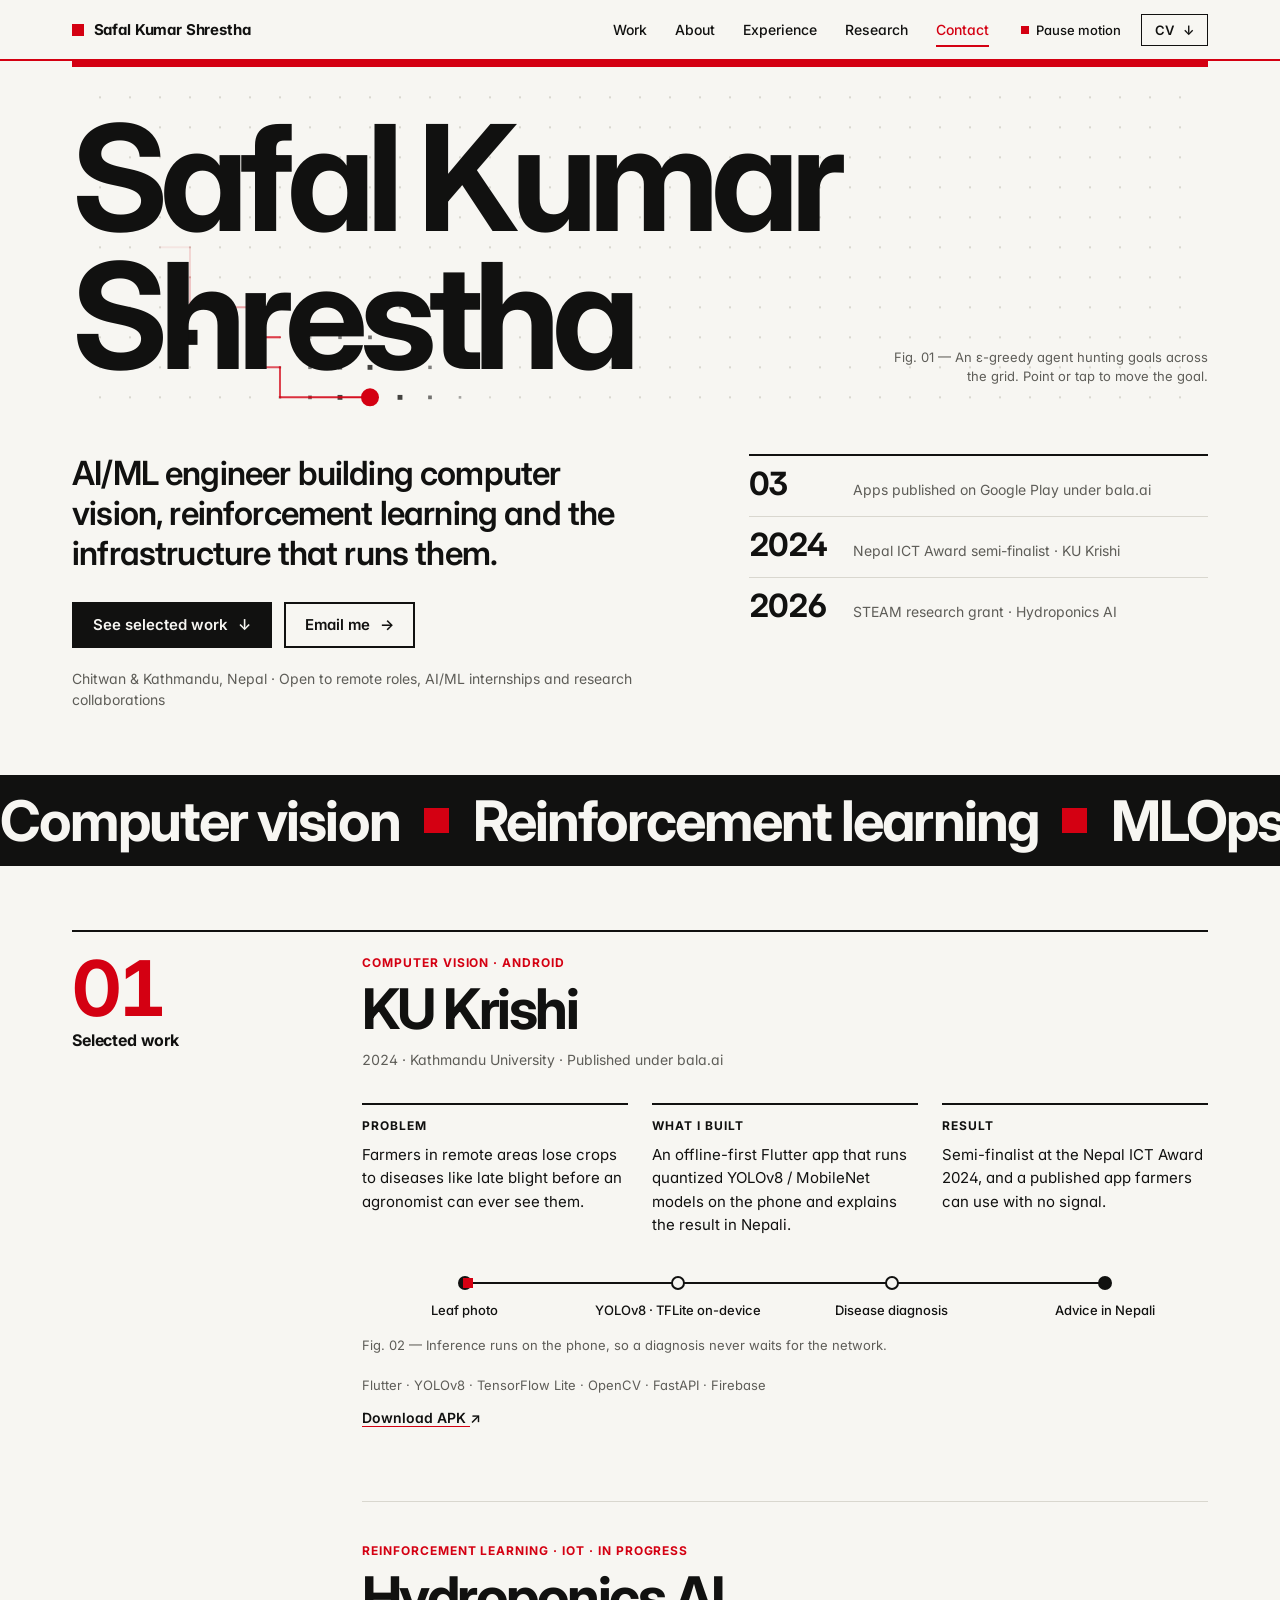
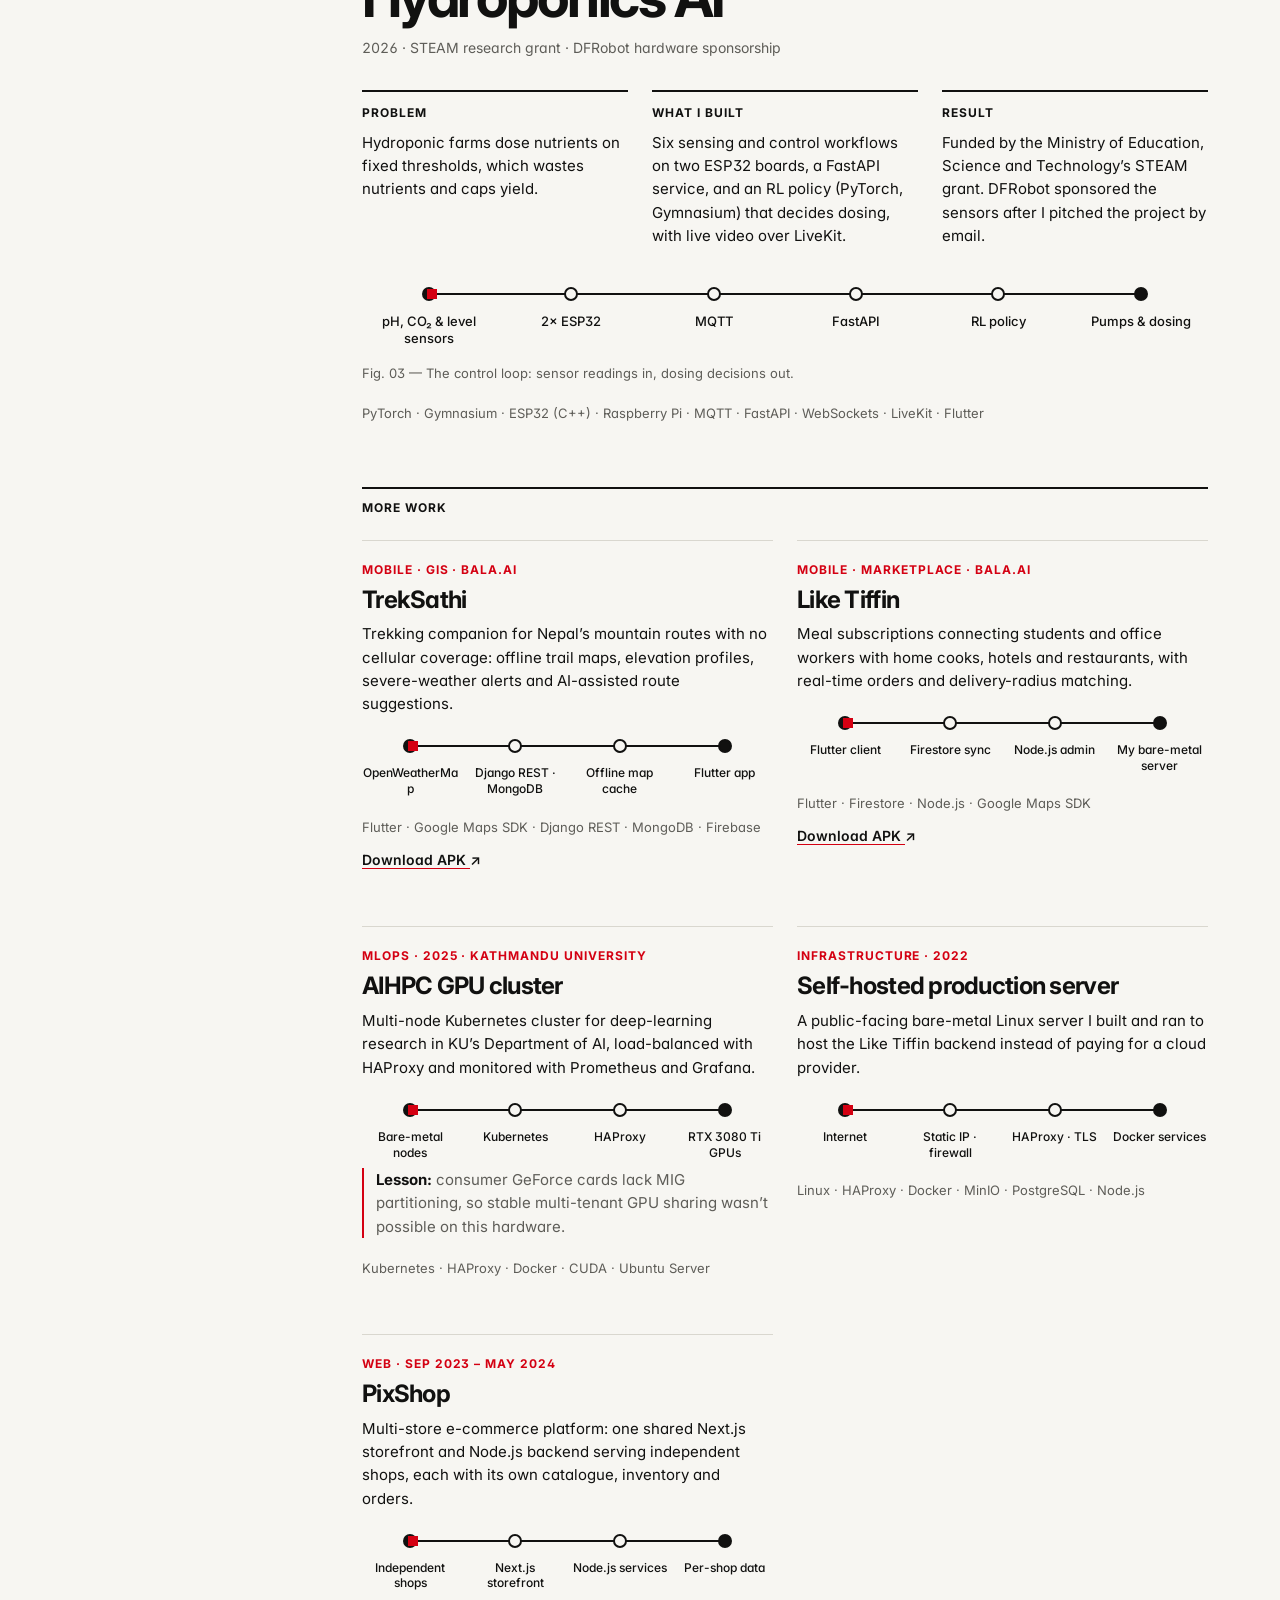
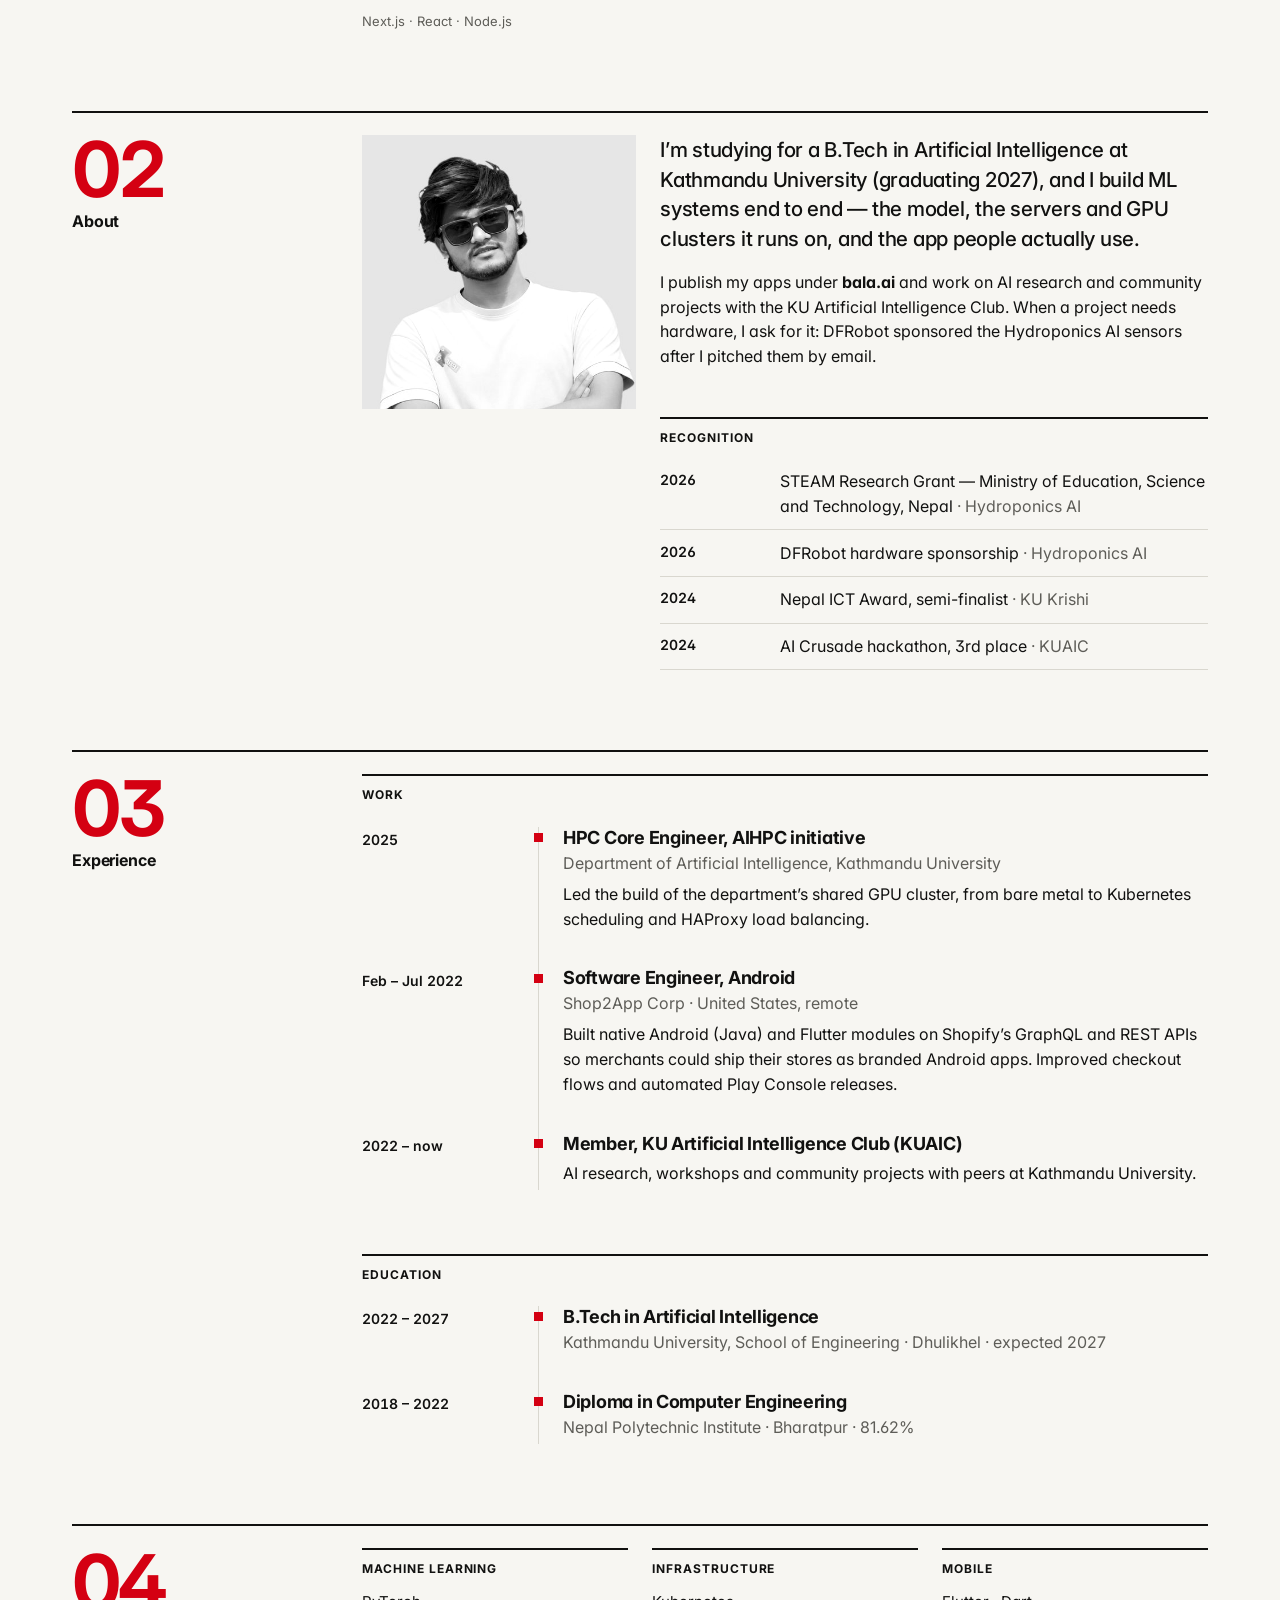
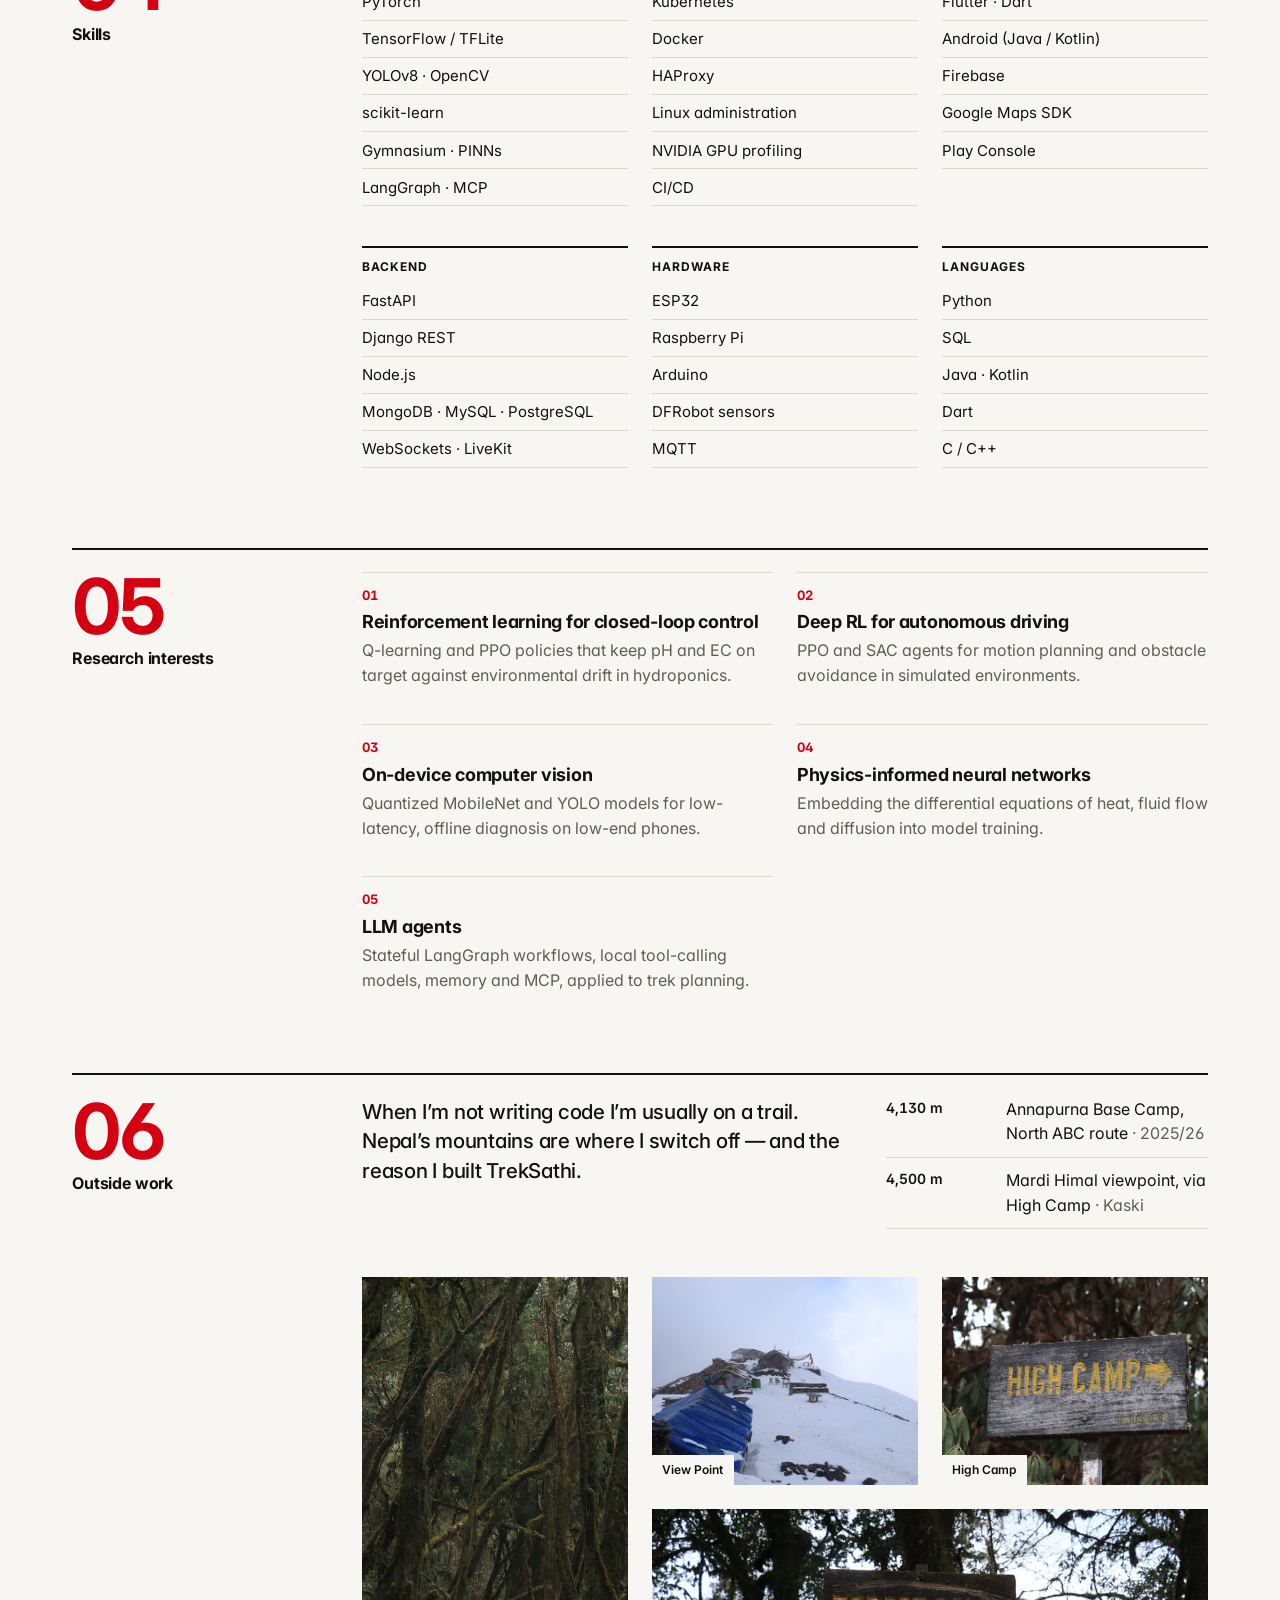
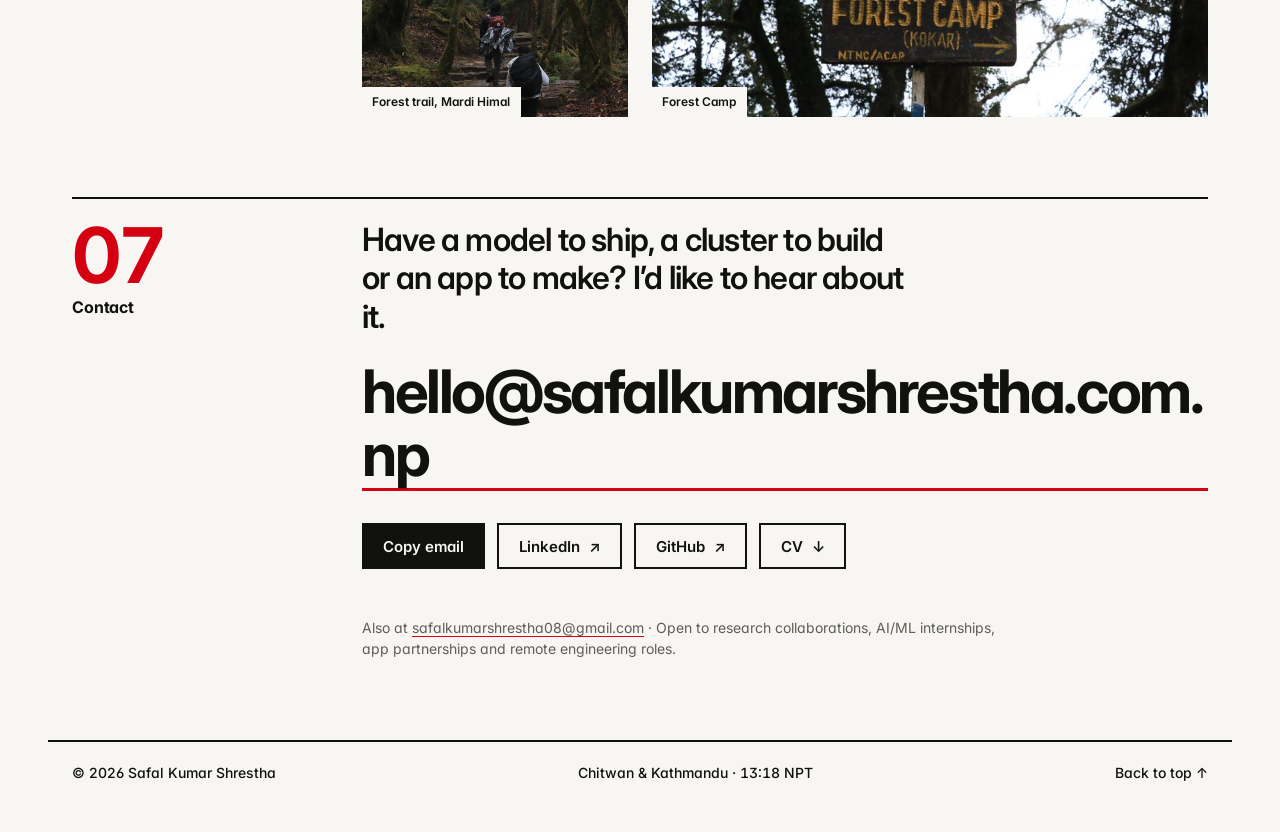
==== index.html @ 065991f4 "Updated" ====
<!DOCTYPE html>
<html lang="en" prefix="og: https://ogp.me/ns#">
<head>
  <meta charset="UTF-8">
  <meta name="viewport" content="width=device-width, initial-scale=1.0">
  <title>Safal Kumar Shrestha — AI/ML Engineer &amp; MLOps Engineer, Kathmandu Nepal</title>
  <link rel="icon" type="image/svg+xml" href="/static/img/favicon.svg">
  <link rel="apple-touch-icon" href="/static/img/web/safal-480.jpg">
  <meta name="description" content="Safal Kumar Shrestha is a B.Tech AI student at Kathmandu University and AI/ML Engineer. Creator of KU Krishi (Nepal ICT Award Semi-Finalist), Hydroponics AI (STEAM Grant, DFRobot hardware sponsored), TrekSathi and Tiffin — 3 apps published on Google Play under bala.ai. MLOps experience with Kubernetes, HAProxy, and self-hosted bare-metal infrastructure.">
  <meta name="keywords" content="Safal Kumar Shrestha, Safal Shrestha, AI/ML Engineer, Nepal, Kathmandu University AI, KU Krishi, TrekSathi app, Tiffin, Hydroponics AI, bala.ai, Flutter developer Nepal, machine learning Nepal, KUAIC, ICT Award Nepal, STEAM Grant Nepal, DFRobot, Android developer Kathmandu, computer vision Nepal, B.Tech Artificial Intelligence, AIHPC, Kubernetes, HAProxy, bare-metal server, RTX 3080Ti, GPU clustering, MLOps, self-hosted server">
  <meta name="author" content="Safal Kumar Shrestha">
  <meta name="robots" content="index, follow, max-snippet:-1, max-image-preview:large, max-video-preview:-1">
  <meta name="theme-color" content="#f7f6f2" media="(prefers-color-scheme: light)">
  <meta name="theme-color" content="#0f0f0e" media="(prefers-color-scheme: dark)">
  <meta name="color-scheme" content="light dark">
  <meta name="geo.region" content="NP-BA">
  <meta name="geo.placename" content="Chitwan">
  <meta name="geo.position" content="27.67;84.43">
  <meta name="ICBM" content="27.67, 84.43">

  <link rel="canonical" href="https://www.safalkumarshrestha.com.np/">
  <link rel="sitemap" type="application/xml" title="Sitemap" href="/sitemap.xml">

  <meta property="og:type" content="profile">
  <meta property="og:title" content="Safal Kumar Shrestha — AI/ML Engineer &amp; MLOps Engineer, Kathmandu">
  <meta property="og:description" content="B.Tech AI at Kathmandu University. Builder of KU Krishi (Nepal ICT Award Semi-Finalist), Hydroponics AI (STEAM Grant funded, DFRobot hardware sponsored), AIHPC cluster, and self-hosted cloud infrastructure. 3 apps published on Google Play under bala.ai.">
  <meta property="og:url" content="https://www.safalkumarshrestha.com.np/">
  <meta property="og:site_name" content="Safal Kumar Shrestha">
  <meta property="og:locale" content="en_US">
  <meta property="og:image" content="https://www.safalkumarshrestha.com.np/static/img/web/safal-480.jpg">
  <meta property="og:image:width" content="480">
  <meta property="og:image:height" content="480">
  <meta property="og:image:alt" content="Portrait of Safal Kumar Shrestha">
  <meta property="profile:first_name" content="Safal Kumar">
  <meta property="profile:last_name" content="Shrestha">

  <meta name="twitter:card" content="summary">
  <meta name="twitter:title" content="Safal Kumar Shrestha — AI/ML Engineer, Chitwan Nepal">
  <meta name="twitter:description" content="B.Tech AI at Kathmandu University. KU Krishi (ICT Award Semi-Finalist), Hydroponics AI (STEAM Grant, DFRobot sponsored), AIHPC Kubernetes cluster, self-hosted server infrastructure. 3 apps on Google Play · bala.ai">
  <meta name="twitter:image" content="https://www.safalkumarshrestha.com.np/static/img/web/safal-480.jpg">
  <meta name="twitter:image:alt" content="Portrait of Safal Kumar Shrestha">
  <meta name="google-site-verification" content="gBxnHzqnFvH74Yls8sp2xXUwVWkb8UrnXbEdp6Fs4no">

  <link rel="preconnect" href="https://fonts.googleapis.com">
  <link rel="preconnect" href="https://fonts.gstatic.com" crossorigin>
  <link rel="stylesheet" href="https://fonts.googleapis.com/css2?family=Inter:wght@400;500;600;700&display=swap">
  <link rel="stylesheet" href="static/index.css">
  <script>
    /* Motion on unless the visitor prefers reduced motion; an explicit choice from the motion button wins. */
    (function () {
      var saved = null;
      try { saved = localStorage.getItem('motion'); } catch (e) {}
      var on = saved ? saved === 'on' : !matchMedia('(prefers-reduced-motion: reduce)').matches;
      if (on) document.documentElement.classList.add('motion');
    })();
  </script>
  <script src="static/js/site.js" defer></script>

  <script type="application/ld+json">
  {
    "@context": "https://schema.org",
    "@graph": [
      {
        "@type": "ProfilePage",
        "@id": "https://www.safalkumarshrestha.com.np/#profilepage",
        "url": "https://www.safalkumarshrestha.com.np/",
        "name": "Safal Kumar Shrestha — AI/ML Engineer & MLOps Engineer, Kathmandu Nepal",
        "mainEntity": { "@id": "https://www.safalkumarshrestha.com.np/#person" }
      },
      {
        "@type": "Person",
        "@id": "https://www.safalkumarshrestha.com.np/#person",
        "name": "Safal Kumar Shrestha",
        "givenName": "Safal Kumar",
        "familyName": "Shrestha",
        "url": "https://www.safalkumarshrestha.com.np/",
        "image": "https://www.safalkumarshrestha.com.np/static/img/web/safal-480.jpg",
        "jobTitle": ["AI/ML Engineer", "Android Software Engineer", "MLOps Engineer"],
        "description": "B.Tech Artificial Intelligence student at Kathmandu University and indie Android app developer. Works on machine learning, computer vision, MLOps, Kubernetes, and Flutter applications.",
        "knowsAbout": [
          "Artificial Intelligence", "Machine Learning", "Deep Learning", "Reinforcement Learning",
          "Computer Vision", "Natural Language Processing", "AI Agents", "MLOps", "Kubernetes",
          "HAProxy", "Bare-Metal Server Architecture", "GPU Clustering", "Flutter",
          "Android Development", "IoT & Edge Computing", "LiveKit Video Streaming", "Django REST", "Node.js"
        ],
        "nationality": { "@type": "Country", "name": "Nepal" },
        "address": {
          "@type": "PostalAddress",
          "addressLocality": "Chitwan",
          "addressRegion": "Bagmati Province",
          "addressCountry": "NP"
        },
        "alumniOf": [
          { "@type": "CollegeOrUniversity", "@id": "https://ku.edu.np/#university", "name": "Kathmandu University", "url": "https://ku.edu.np" },
          { "@type": "EducationalOrganization", "name": "Nepal Polytechnic Institute", "location": "Bharatpur, Nepal" }
        ],
        "worksFor": [
          { "@type": "Organization", "@id": "https://www.safalkumarshrestha.com.np/#bala-ai", "name": "bala.ai" }
        ],
        "sponsor": { "@type": "Organization", "name": "DFRobot", "url": "https://www.dfrobot.com" },
        "award": [
          "Nepal ICT Award Semi-Finalist (2024) — KU Krishi App",
          "STEAM Research Grant Recipient (2026) — Hydroponics AI Project",
          "AI Crusade Hackathon 3rd Place (2024) — KUAIC"
        ],
        "sameAs": [
          "https://github.com/safalkumarshrestha",
          "https://www.linkedin.com/in/safalkumarshrestha/"
        ],
        "email": "mailto:hello@safalkumarshrestha.com.np"
      },
      {
        "@type": "WebSite",
        "@id": "https://www.safalkumarshrestha.com.np/#website",
        "url": "https://www.safalkumarshrestha.com.np/",
        "name": "Safal Kumar Shrestha",
        "publisher": { "@id": "https://www.safalkumarshrestha.com.np/#person" }
      },
      {
        "@type": "Organization",
        "@id": "https://www.safalkumarshrestha.com.np/#bala-ai",
        "name": "bala.ai",
        "description": "Independent software label by Safal Kumar Shrestha, publishing Android applications.",
        "founder": { "@id": "https://www.safalkumarshrestha.com.np/#person" }
      }
    ]
  }
  </script>
</head>
<body>
  <a href="#main" class="skip">Skip to content</a>

  <header class="site-header">
    <div class="wrap header-inner">
      <a href="#top" class="brand"><span class="brand-mark" aria-hidden="true"></span>Safal Kumar Shrestha</a>
      <nav class="nav" aria-label="Main">
        <ul>
          <li><a href="#projects">Work</a></li>
          <li><a href="#about">About</a></li>
          <li><a href="#experience">Experience</a></li>
          <li><a href="#research">Research</a></li>
          <li><a href="#contact">Contact</a></li>
        </ul>
      </nav>
      <div class="header-actions">
        <button type="button" class="motion-toggle" hidden>Pause motion</button>
        <a class="btn btn-sm" href="static/safal_cv.pdf">CV <span class="arrow arrow-down" aria-hidden="true">↓</span></a>
        <button type="button" class="menu-button" popovertarget="menu" aria-label="Open menu">Menu</button>
      </div>
    </div>
  </header>

  <div id="menu" class="menu" popover>
    <div class="wrap">
      <div class="menu-head">
        <span class="brand"><span class="brand-mark" aria-hidden="true"></span>Safal Kumar Shrestha</span>
        <button type="button" class="menu-button" popovertarget="menu" popovertargetaction="hide">Close</button>
      </div>
      <nav aria-label="Menu">
        <ol class="menu-links">
          <li><a href="#projects"><span>01</span>Work</a></li>
          <li><a href="#about"><span>02</span>About</a></li>
          <li><a href="#experience"><span>03</span>Experience</a></li>
          <li><a href="#skills"><span>04</span>Skills</a></li>
          <li><a href="#research"><span>05</span>Research</a></li>
          <li><a href="#trekking"><span>06</span>Outside work</a></li>
          <li><a href="#contact"><span>07</span>Contact</a></li>
        </ol>
      </nav>
      <div class="menu-foot">
        <a href="mailto:hello@safalkumarshrestha.com.np">hello@safalkumarshrestha.com.np</a>
        <a href="static/safal_cv.pdf">CV (PDF)</a>
        <button type="button" class="motion-toggle" hidden>Pause motion</button>
      </div>
    </div>
  </div>

  <main id="main" class="wrap">
    <section id="top" class="hero grid" aria-label="Introduction">
      <div class="masthead">
        <canvas class="field" aria-hidden="true"></canvas>
        <h1 aria-label="Safal Kumar Shrestha"><span class="line" aria-hidden="true"><span class="w"><span class="ch" style="--i:0">S</span><span class="ch" style="--i:1">a</span><span class="ch" style="--i:2">f</span><span class="ch" style="--i:3">a</span><span class="ch" style="--i:4">l</span></span> <span class="w"><span class="ch" style="--i:5">K</span><span class="ch" style="--i:6">u</span><span class="ch" style="--i:7">m</span><span class="ch" style="--i:8">a</span><span class="ch" style="--i:9">r</span></span></span> <span class="line" aria-hidden="true"><span class="w"><span class="ch" style="--i:10">S</span><span class="ch" style="--i:11">h</span><span class="ch" style="--i:12">r</span><span class="ch" style="--i:13">e</span><span class="ch" style="--i:14">s</span><span class="ch" style="--i:15">t</span><span class="ch" style="--i:16">h</span><span class="ch" style="--i:17">a</span></span></span></h1>
        <p class="fig" aria-hidden="true">Fig. 01 — An ε-greedy agent hunting goals across the grid. Point or tap to move the goal.</p>
      </div>

      <div class="pitch">
        <p class="role">AI/ML engineer building computer vision, reinforcement learning and the infrastructure that runs them.</p>
        <div class="cta">
          <a class="btn btn-primary" href="#projects">See selected work <span class="arrow arrow-down" aria-hidden="true">↓</span></a>
          <a class="btn" href="mailto:hello@safalkumarshrestha.com.np">Email me <span class="arrow" aria-hidden="true">→</span></a>
        </div>
        <p class="where">Chitwan &amp; Kathmandu, Nepal · Open to remote roles, AI/ML internships and research collaborations</p>
      </div>

      <ul class="proof" aria-label="Highlights">
        <li><span class="proof-num"><span>03</span></span><span class="proof-label">Apps published on Google Play under bala.ai</span></li>
        <li><span class="proof-num"><span>2024</span></span><span class="proof-label">Nepal ICT Award semi-finalist · KU Krishi</span></li>
        <li><span class="proof-num"><span>2026</span></span><span class="proof-label">STEAM research grant · Hydroponics AI</span></li>
      </ul>
    </section>

    <div class="marquee" aria-hidden="true"><div class="marquee-track"><span>Computer vision</span><span>Reinforcement learning</span><span>MLOps</span><span>Edge AI</span><span>GPU clusters</span><span>Android &amp; Flutter</span><span>IoT</span><span>Computer vision</span><span>Reinforcement learning</span><span>MLOps</span><span>Edge AI</span><span>GPU clusters</span><span>Android &amp; Flutter</span><span>IoT</span></div></div>

    <section id="projects" class="section grid" aria-labelledby="projects-h">
      <h2 id="projects-h"><span class="num"><span>01</span></span> Selected work</h2>
      <div>
        <article class="case">
          <p class="kicker">Computer vision · Android</p>
          <h3>KU Krishi</h3>
          <p class="meta">2024 · Kathmandu University · Published under bala.ai</p>
          <dl class="pbr">
            <div><dt>Problem</dt><dd>Farmers in remote areas lose crops to diseases like late blight before an agronomist can ever see them.</dd></div>
            <div><dt>What I built</dt><dd>An offline-first Flutter app that runs quantized YOLOv8 / MobileNet models on the phone and explains the result in Nepali.</dd></div>
            <div><dt>Result</dt><dd>Semi-finalist at the Nepal ICT Award 2024, and a published app farmers can use with no signal.</dd></div>
          </dl>
          <figure class="flow-fig">
            <ol class="flow" style="--n:4" aria-label="How KU Krishi works">
              <li>Leaf photo</li><li>YOLOv8 · TFLite on-device</li><li>Disease diagnosis</li><li>Advice in Nepali</li>
            </ol>
            <figcaption>Fig. 02 — Inference runs on the phone, so a diagnosis never waits for the network.</figcaption>
          </figure>
          <p class="stack">Flutter · YOLOv8 · TensorFlow Lite · OpenCV · FastAPI · Firebase</p>
          <ul class="links">
            <li><a href="https://apkpure.com/late-blight-%E0%A4%A1%E0%A4%A2%E0%A5%81%E0%A4%B5%E0%A4%BE-%E0%A4%AA%E0%A5%82%E0%A4%B0%E0%A5%8D%E0%A4%B5%E0%A4%BE%E0%A4%A8%E0%A5%81%E0%A4%AE%E0%A4%BE%E0%A4%A8/com.lateblight.late_blight" rel="noopener">Download APK <span class="arrow" aria-hidden="true">↗</span></a></li>
          </ul>
        </article>

        <article class="case">
          <p class="kicker">Reinforcement learning · IoT · In progress</p>
          <h3>Hydroponics AI</h3>
          <p class="meta">2026 · STEAM research grant · DFRobot hardware sponsorship</p>
          <dl class="pbr">
            <div><dt>Problem</dt><dd>Hydroponic farms dose nutrients on fixed thresholds, which wastes nutrients and caps yield.</dd></div>
            <div><dt>What I built</dt><dd>Six sensing and control workflows on two ESP32 boards, a FastAPI service, and an RL policy (PyTorch, Gymnasium) that decides dosing, with live video over LiveKit.</dd></div>
            <div><dt>Result</dt><dd>Funded by the Ministry of Education, Science and Technology’s STEAM grant. DFRobot sponsored the sensors after I pitched the project by email.</dd></div>
          </dl>
          <figure class="flow-fig">
            <ol class="flow" style="--n:6" aria-label="How Hydroponics AI works">
              <li>pH, CO₂ &amp; level sensors</li><li>2× ESP32</li><li>MQTT</li><li>FastAPI</li><li>RL policy</li><li>Pumps &amp; dosing</li>
            </ol>
            <figcaption>Fig. 03 — The control loop: sensor readings in, dosing decisions out.</figcaption>
          </figure>
          <p class="stack">PyTorch · Gymnasium · ESP32 (C++) · Raspberry Pi · MQTT · FastAPI · WebSockets · LiveKit · Flutter</p>
        </article>

        <h3 class="subhead">More work</h3>
        <div class="more">
          <article class="mini">
            <p class="kicker">Mobile · GIS · bala.ai</p>
            <h4>TrekSathi</h4>
            <p>Trekking companion for Nepal’s mountain routes with no cellular coverage: offline trail maps, elevation profiles, severe-weather alerts and AI-assisted route suggestions.</p>
            <ol class="flow" style="--n:4" aria-label="How TrekSathi works">
              <li>OpenWeatherMap</li><li>Django REST · MongoDB</li><li>Offline map cache</li><li>Flutter app</li>
            </ol>
            <p class="stack">Flutter · Google Maps SDK · Django REST · MongoDB · Firebase</p>
            <ul class="links"><li><a href="https://apkpure.com/treksathi-trekking-companion/com.bala.ai.trek_sathi" rel="noopener">Download APK <span class="arrow" aria-hidden="true">↗</span></a></li></ul>
          </article>

          <article class="mini">
            <p class="kicker">Mobile · Marketplace · bala.ai</p>
            <h4>Like Tiffin</h4>
            <p>Meal subscriptions connecting students and office workers with home cooks, hotels and restaurants, with real-time orders and delivery-radius matching.</p>
            <ol class="flow" style="--n:4" aria-label="How Like Tiffin works">
              <li>Flutter client</li><li>Firestore sync</li><li>Node.js admin</li><li>My bare-metal server</li>
            </ol>
            <p class="stack">Flutter · Firestore · Node.js · Google Maps SDK</p>
            <ul class="links"><li><a href="https://apkpure.com/tiffin/com.tiffin.tiffin" rel="noopener">Download APK <span class="arrow" aria-hidden="true">↗</span></a></li></ul>
          </article>

          <article class="mini">
            <p class="kicker">MLOps · 2025 · Kathmandu University</p>
            <h4>AIHPC GPU cluster</h4>
            <p>Multi-node Kubernetes cluster for deep-learning research in KU’s Department of AI, load-balanced with HAProxy and monitored with Prometheus and Grafana.</p>
            <ol class="flow" style="--n:4" aria-label="How the AIHPC cluster works">
              <li>Bare-metal nodes</li><li>Kubernetes</li><li>HAProxy</li><li>RTX 3080 Ti GPUs</li>
            </ol>
            <p class="lesson"><strong>Lesson:</strong> consumer GeForce cards lack MIG partitioning, so stable multi-tenant GPU sharing wasn’t possible on this hardware.</p>
            <p class="stack">Kubernetes · HAProxy · Docker · CUDA · Ubuntu Server</p>
          </article>

          <article class="mini">
            <p class="kicker">Infrastructure · 2022</p>
            <h4>Self-hosted production server</h4>
            <p>A public-facing bare-metal Linux server I built and ran to host the Like Tiffin backend instead of paying for a cloud provider.</p>
            <ol class="flow" style="--n:4" aria-label="How the self-hosted server works">
              <li>Internet</li><li>Static IP · firewall</li><li>HAProxy · TLS</li><li>Docker services</li>
            </ol>
            <p class="stack">Linux · HAProxy · Docker · MinIO · PostgreSQL · Node.js</p>
          </article>

          <article class="mini">
            <p class="kicker">Web · Sep 2023 – May 2024</p>
            <h4>PixShop</h4>
            <p>Multi-store e-commerce platform: one shared Next.js storefront and Node.js backend serving independent shops, each with its own catalogue, inventory and orders.</p>
            <ol class="flow" style="--n:4" aria-label="How PixShop works">
              <li>Independent shops</li><li>Next.js storefront</li><li>Node.js services</li><li>Per-shop data</li>
            </ol>
            <p class="stack">Next.js · React · Node.js</p>
          </article>
        </div>
      </div>
    </section>

    <section id="about" class="section grid" aria-labelledby="about-h">
      <h2 id="about-h"><span class="num"><span>02</span></span> About</h2>
      <div class="about">
        <img class="portrait" src="static/img/web/safal-480.jpg" width="480" height="480" loading="lazy" alt="Portrait of Safal Kumar Shrestha">
        <div class="about-text">
          <p class="lede">I’m studying for a B.Tech in Artificial Intelligence at Kathmandu University (graduating 2027), and I build ML systems end to end — the model, the servers and GPU clusters it runs on, and the app people actually use.</p>
          <p>I publish my apps under <strong>bala.ai</strong> and work on AI research and community projects with the KU Artificial Intelligence Club. When a project needs hardware, I ask for it: DFRobot sponsored the Hydroponics AI sensors after I pitched them by email.</p>
          <h3 id="recognition" class="subhead">Recognition</h3>
          <ul class="rows">
            <li><span class="meta">2026</span><p>STEAM Research Grant — Ministry of Education, Science and Technology, Nepal <span class="note">· Hydroponics AI</span></p></li>
            <li><span class="meta">2026</span><p>DFRobot hardware sponsorship <span class="note">· Hydroponics AI</span></p></li>
            <li><span class="meta">2024</span><p>Nepal ICT Award, semi-finalist <span class="note">· KU Krishi</span></p></li>
            <li><span class="meta">2024</span><p>AI Crusade hackathon, 3rd place <span class="note">· KUAIC</span></p></li>
          </ul>
        </div>
      </div>
    </section>

    <section id="experience" class="section grid" aria-labelledby="experience-h">
      <h2 id="experience-h"><span class="num"><span>03</span></span> Experience</h2>
      <div>
        <h3 class="subhead">Work</h3>
        <ol class="timeline">
          <li>
            <span class="meta">2025</span>
            <div>
              <h4>HPC Core Engineer, AIHPC initiative</h4>
              <p class="org">Department of Artificial Intelligence, Kathmandu University</p>
              <p>Led the build of the department’s shared GPU cluster, from bare metal to Kubernetes scheduling and HAProxy load balancing.</p>
            </div>
          </li>
          <li>
            <span class="meta">Feb – Jul 2022</span>
            <div>
              <h4>Software Engineer, Android</h4>
              <p class="org">Shop2App Corp · United States, remote</p>
              <p>Built native Android (Java) and Flutter modules on Shopify’s GraphQL and REST APIs so merchants could ship their stores as branded Android apps. Improved checkout flows and automated Play Console releases.</p>
            </div>
          </li>
          <li>
            <span class="meta">2022 – now</span>
            <div>
              <h4>Member, KU Artificial Intelligence Club (KUAIC)</h4>
              <p>AI research, workshops and community projects with peers at Kathmandu University.</p>
            </div>
          </li>
        </ol>

        <h3 id="education" class="subhead">Education</h3>
        <ol class="timeline">
          <li>
            <span class="meta">2022 – 2027</span>
            <div>
              <h4>B.Tech in Artificial Intelligence</h4>
              <p class="org">Kathmandu University, School of Engineering · Dhulikhel · expected 2027</p>
            </div>
          </li>
          <li>
            <span class="meta">2018 – 2022</span>
            <div>
              <h4>Diploma in Computer Engineering</h4>
              <p class="org">Nepal Polytechnic Institute · Bharatpur · 81.62%</p>
            </div>
          </li>
        </ol>
      </div>
    </section>

    <section id="skills" class="section grid" aria-labelledby="skills-h">
      <h2 id="skills-h"><span class="num"><span>04</span></span> Skills</h2>
      <div class="skill-groups">
        <div><h3>Machine learning</h3><ul><li>PyTorch</li><li>TensorFlow / TFLite</li><li>YOLOv8 · OpenCV</li><li>scikit-learn</li><li>Gymnasium · PINNs</li><li>LangGraph · MCP</li></ul></div>
        <div><h3>Infrastructure</h3><ul><li>Kubernetes</li><li>Docker</li><li>HAProxy</li><li>Linux administration</li><li>NVIDIA GPU profiling</li><li>CI/CD</li></ul></div>
        <div><h3>Mobile</h3><ul><li>Flutter · Dart</li><li>Android (Java / Kotlin)</li><li>Firebase</li><li>Google Maps SDK</li><li>Play Console</li></ul></div>
        <div><h3>Backend</h3><ul><li>FastAPI</li><li>Django REST</li><li>Node.js</li><li>MongoDB · MySQL · PostgreSQL</li><li>WebSockets · LiveKit</li></ul></div>
        <div><h3>Hardware</h3><ul><li>ESP32</li><li>Raspberry Pi</li><li>Arduino</li><li>DFRobot sensors</li><li>MQTT</li></ul></div>
        <div><h3>Languages</h3><ul><li>Python</li><li>SQL</li><li>Java · Kotlin</li><li>Dart</li><li>C / C++</li></ul></div>
      </div>
    </section>

    <section id="research" class="section grid" aria-labelledby="research-h">
      <h2 id="research-h"><span class="num"><span>05</span></span> Research interests</h2>
      <ol class="research">
        <li><h3>Reinforcement learning for closed-loop control</h3><p>Q-learning and PPO policies that keep pH and EC on target against environmental drift in hydroponics.</p></li>
        <li><h3>Deep RL for autonomous driving</h3><p>PPO and SAC agents for motion planning and obstacle avoidance in simulated environments.</p></li>
        <li><h3>On-device computer vision</h3><p>Quantized MobileNet and YOLO models for low-latency, offline diagnosis on low-end phones.</p></li>
        <li><h3>Physics-informed neural networks</h3><p>Embedding the differential equations of heat, fluid flow and diffusion into model training.</p></li>
        <li><h3>LLM agents</h3><p>Stateful LangGraph workflows, local tool-calling models, memory and MCP, applied to trek planning.</p></li>
      </ol>
    </section>

    <section id="trekking" class="section grid" aria-labelledby="trekking-h">
      <h2 id="trekking-h"><span class="num"><span>06</span></span> Outside work</h2>
      <div>
        <div class="trek-intro">
          <p class="lede">When I’m not writing code I’m usually on a trail. Nepal’s mountains are where I switch off — and the reason I built TrekSathi.</p>
          <ul class="rows">
            <li><span class="meta">4,130 m</span><p>Annapurna Base Camp, North ABC route <span class="note">· 2025/26</span></p></li>
            <li><span class="meta">4,500 m</span><p>Mardi Himal viewpoint, via High Camp <span class="note">· Kaski</span></p></li>
          </ul>
        </div>
        <div id="photography" class="bento">
          <figure>
            <a href="static/img/web/IMG_8456-1600.jpg"><img src="static/img/web/IMG_8456-800.jpg" srcset="static/img/web/IMG_8456-800.jpg 449w, static/img/web/IMG_8456-1600.jpg 898w" sizes="(max-width: 40rem) 50vw, 18rem" width="449" height="800" loading="lazy" alt="Trekkers walking a moss-covered forest trail"></a>
            <figcaption>Forest trail, Mardi Himal</figcaption>
          </figure>
          <figure>
            <a href="static/img/web/IMG_8261-1600.jpg"><img src="static/img/web/IMG_8261-800.jpg" srcset="static/img/web/IMG_8261-800.jpg 800w, static/img/web/IMG_8261-1600.jpg 1600w" sizes="(max-width: 40rem) 50vw, 18rem" width="800" height="449" loading="lazy" alt="Snow-covered ridge with lodges at the Mardi Himal viewpoint"></a>
            <figcaption>View Point</figcaption>
          </figure>
          <figure>
            <a href="static/img/web/IMG_8405-1600.jpg"><img src="static/img/web/IMG_8405-800.jpg" srcset="static/img/web/IMG_8405-800.jpg 800w, static/img/web/IMG_8405-1600.jpg 1600w" sizes="(max-width: 40rem) 50vw, 18rem" width="800" height="449" loading="lazy" alt="High Camp direction sign surrounded by rhododendron leaves"></a>
            <figcaption>High Camp</figcaption>
          </figure>
          <figure>
            <a href="static/img/web/IMG_7721-1600.jpg"><img src="static/img/web/IMG_7721-800.jpg" srcset="static/img/web/IMG_7721-800.jpg 800w, static/img/web/IMG_7721-1600.jpg 1600w" sizes="(max-width: 40rem) 100vw, 36rem" width="800" height="449" loading="lazy" alt="Wooden Forest Camp signpost among trees on the Mardi Himal trail"></a>
            <figcaption>Forest Camp</figcaption>
          </figure>
        </div>
      </div>
    </section>

    <section id="contact" class="section grid" aria-labelledby="contact-h">
      <h2 id="contact-h"><span class="num"><span>07</span></span> Contact</h2>
      <div class="contact">
        <p class="contact-kicker">Have a model to ship, a cluster to build or an app to make? I’d like to hear about it.</p>
        <a class="contact-lead" href="mailto:hello@safalkumarshrestha.com.np">hello@safalkumarshrestha.com.np</a>
        <div class="cta">
          <button type="button" class="btn btn-primary" data-copy="hello@safalkumarshrestha.com.np" hidden>Copy email</button>
          <a class="btn" href="https://www.linkedin.com/in/safalkumarshrestha/" rel="noopener">LinkedIn <span class="arrow" aria-hidden="true">↗</span></a>
          <a class="btn" href="https://github.com/safalkumarshrestha" rel="noopener">GitHub <span class="arrow" aria-hidden="true">↗</span></a>
          <a class="btn" href="static/safal_cv.pdf">CV <span class="arrow arrow-down" aria-hidden="true">↓</span></a>
        </div>
        <p class="copy-status" role="status"></p>
        <p class="alt-email">Also at <a href="mailto:safalkumarshrestha08@gmail.com">safalkumarshrestha08@gmail.com</a> · Open to research collaborations, AI/ML internships, app partnerships and remote engineering roles.</p>
      </div>
    </section>
  </main>

  <footer class="site-footer wrap">
    <span>© 2026 Safal Kumar Shrestha</span>
    <span>Chitwan &amp; Kathmandu · <span class="clock">NPT, UTC+5:45</span></span>
    <a href="#top">Back to top <span class="arrow arrow-up" aria-hidden="true">↑</span></a>
  </footer>
</body>
</html>
---- static/index.css ----
/* Safal Kumar Shrestha — portfolio.
   Swiss / International Typographic Style: 12-column grid, one grotesk, black + signal red.
   Project diagrams are transit-map style: stations on a line, a red packet travelling it.
   Motion: all of it hangs off html.motion. An inline script in <head> sets that class
   before first paint unless the visitor prefers reduced motion (or switched motion off);
   the motion button toggles it. static/js/site.js adds scroll reveals and the agent field. */

:root {
  color-scheme: light dark;
  --bg: #f7f6f2;
  --fg: #111110;
  --muted: #5e5d58;
  --line: #d9d7cf;
  --red: #d40012;
  --max: 74rem;
  --gap: 1.5rem;
  --header: 3.75rem;
  --font: "Inter", "Helvetica Neue", Helvetica, Arial, sans-serif;
  --ease: cubic-bezier(0.2, 0.7, 0, 1);
  --dur: 0.9s;
  --loop: 4.5s; /* one packet trip along a project diagram */
}

@media (prefers-color-scheme: dark) {
  :root {
    --bg: #0f0f0e;
    --fg: #f1f0eb;
    --muted: #a09f99;
    --line: #2e2e2b;
    --red: #ff4d4f;
  }
}

*, *::before, *::after { box-sizing: border-box; }

html { -webkit-text-size-adjust: 100%; scroll-padding-top: calc(var(--header) + 1rem); }
html.motion { scroll-behavior: smooth; }
html:has(.menu:popover-open) { overflow: hidden; }

body {
  margin: 0;
  overflow-x: clip;
  background: var(--bg);
  color: var(--fg);
  font: 1rem/1.55 var(--font);
  font-feature-settings: "cv11", "ss01";
  -webkit-font-smoothing: antialiased;
}

[hidden] { display: none !important; }

img { max-width: 100%; height: auto; display: block; }

a {
  color: inherit;
  text-decoration: underline;
  text-decoration-thickness: 1px;
  text-underline-offset: 0.22em;
  text-decoration-color: var(--red);
}
a:hover { color: var(--red); }

:focus-visible { outline: 2px solid var(--red); outline-offset: 3px; }

h1, h2, h3, h4 { margin: 0; font-weight: 700; line-height: 1.2; letter-spacing: -0.01em; }
p { margin: 0; }
ul, ol { margin: 0; padding: 0; list-style: none; }
dl, dd { margin: 0; }

.skip { position: absolute; z-index: 50; left: -999px; top: 0.75rem; padding: 0.5rem 0.75rem; background: var(--bg); }
.skip:focus { left: 1rem; }

.wrap { max-width: var(--max); margin: 0 auto; padding: 0 var(--gap); }
.grid { display: grid; grid-template-columns: repeat(12, minmax(0, 1fr)); column-gap: var(--gap); }

.meta { color: var(--muted); font-size: 0.875rem; font-variant-numeric: tabular-nums; }
.note { color: var(--muted); }
.kicker { color: var(--red); font-size: 0.75rem; font-weight: 700; letter-spacing: 0.08em; text-transform: uppercase; }
.lede { font-size: clamp(1.125rem, 1.6vw, 1.3125rem); line-height: 1.45; font-weight: 500; letter-spacing: -0.012em; }
.subhead {
  margin: 4rem 0 1.5rem;
  padding-top: 0.75rem;
  border-top: 2px solid var(--fg);
  font-size: 0.75rem;
  font-weight: 700;
  letter-spacing: 0.08em;
  text-transform: uppercase;
}
.section > div > .subhead:first-child { margin-top: 0; }

/* Buttons */
.btn {
  display: inline-flex;
  align-items: center;
  gap: 0.6rem;
  padding: 0.85rem 1.2rem;
  border: 2px solid var(--fg);
  background: transparent;
  color: var(--fg);
  font: inherit;
  font-size: 0.9375rem;
  font-weight: 600;
  line-height: 1;
  text-decoration: none;
  cursor: pointer;
}
.btn:hover { background: var(--fg); color: var(--bg); }
.btn-primary { background: var(--fg); color: var(--bg); }
.btn-primary:hover { background: var(--red); border-color: var(--red); color: var(--bg); }
.btn-sm { padding: 0.55rem 0.8rem; border-width: 1.5px; font-size: 0.8125rem; }
.arrow { display: inline-block; }
.btn:hover .arrow, .links a:hover .arrow, .site-footer a:hover .arrow { transform: translate(0.2rem, 0); }
.btn:hover .arrow-down { transform: translate(0, 0.15rem); }
.site-footer a:hover .arrow-up { transform: translate(0, -0.15rem); }
.cta { display: flex; flex-wrap: wrap; gap: 0.75rem; }

/* Header */
.site-header {
  position: sticky;
  top: 0;
  z-index: 20;
  background: var(--bg);
  border-bottom: 1px solid var(--line);
}
.header-inner { display: flex; align-items: center; gap: 2rem; height: var(--header); }
.brand { display: inline-flex; align-items: center; gap: 0.6rem; font-size: 0.9375rem; font-weight: 700; text-decoration: none; letter-spacing: -0.01em; }
.brand-mark { width: 0.75rem; height: 0.75rem; background: var(--red); }
.nav { margin-left: auto; }
.nav ul { display: flex; gap: 1.75rem; }
.nav a { position: relative; display: block; padding: 0.25rem 0; font-size: 0.875rem; font-weight: 500; text-decoration: none; }
.nav a::after {
  content: "";
  position: absolute;
  inset: auto 0 -0.15rem 0;
  height: 2px;
  background: var(--red);
  transform: scaleX(0);
  transform-origin: left;
}
.nav a:hover::after, .nav a[aria-current]::after { transform: none; }
.nav a[aria-current] { color: var(--red); }
.header-actions { display: flex; align-items: center; gap: 1.25rem; }

.motion-toggle {
  display: inline-flex;
  align-items: center;
  gap: 0.45rem;
  padding: 0;
  border: 0;
  background: none;
  color: inherit;
  font: inherit;
  font-size: 0.8125rem;
  font-weight: 500;
  cursor: pointer;
}
.motion-toggle::before { content: ""; width: 0.5rem; height: 0.5rem; background: var(--red); }
:root:not(.motion) .motion-toggle::before { background: none; box-shadow: inset 0 0 0 1.5px var(--red); }
.motion-toggle:hover { color: var(--red); }

.menu-button {
  display: none;
  padding: 0.5rem 0.85rem;
  border: 1.5px solid var(--fg);
  background: none;
  color: inherit;
  font: inherit;
  font-size: 0.8125rem;
  font-weight: 600;
  cursor: pointer;
}

/* Scroll progress along the header's bottom edge (no JS; skipped where unsupported) */
@supports (animation-timeline: scroll()) {
  .site-header::after {
    content: "";
    position: absolute;
    inset: auto 0 -1px 0;
    height: 2px;
    background: var(--red);
    transform-origin: left;
    animation: progress linear both;
    animation-timeline: scroll(root);
  }
}

/* Full-screen menu (mobile) — native popover: Esc and outside-click close it */
.menu {
  inset: 0;
  width: 100%;
  height: 100%;
  max-width: none;
  max-height: none;
  margin: 0;
  padding: 0;
  border: 0;
  overflow-y: auto;
  background: var(--bg);
  color: var(--fg);
}
.menu-head { display: flex; justify-content: space-between; align-items: center; height: var(--header); border-bottom: 1px solid var(--line); }
.menu-head .menu-button { display: inline-block; }
.menu-links { margin-top: 1rem; }
.menu-links a {
  display: flex;
  align-items: baseline;
  gap: 1rem;
  padding: 0.55rem 0;
  border-bottom: 1px solid var(--line);
  font-size: clamp(2rem, 9vw, 3rem);
  font-weight: 700;
  letter-spacing: -0.04em;
  line-height: 1.1;
  text-decoration: none;
}
.menu-links span { min-width: 2rem; color: var(--red); font-size: 0.875rem; letter-spacing: 0; font-variant-numeric: tabular-nums; }
.menu-foot { display: flex; flex-direction: column; align-items: flex-start; gap: 0.75rem; padding: 2rem 0 3rem; font-weight: 500; }

/* Hero */
.hero { position: relative; padding: 0.75rem 0 4rem; row-gap: 2rem; }
.hero::before {
  content: "";
  position: absolute;
  inset: 0 0 auto 0;
  height: 6px;
  background: var(--red);
  transform-origin: left;
}
.masthead { grid-column: 1 / -1; position: relative; padding: 2.5rem 0 2rem; }
.masthead > :not(.field) { position: relative; }
.field { position: absolute; inset: 0; width: 100%; height: 100%; display: block; pointer-events: none; }
.masthead h1 { font-size: clamp(3rem, 11.5vw, 9.5rem); line-height: 0.88; letter-spacing: -0.055em; }
.masthead h1 .line { display: block; overflow: hidden; padding-bottom: 0.06em; }
.masthead h1 .w { display: inline-block; white-space: nowrap; }
.masthead h1 .ch { display: inline-block; }
.fig { margin-top: 1.25rem; max-width: 20rem; color: var(--muted); font-size: 0.8125rem; line-height: 1.45; }

.pitch { grid-column: 1 / span 7; }
.role { max-width: 36rem; font-size: clamp(1.5rem, 2.6vw, 2.125rem); font-weight: 600; letter-spacing: -0.025em; line-height: 1.2; }
.pitch .cta { margin-top: 1.75rem; }
.where { margin-top: 1.25rem; color: var(--muted); font-size: 0.875rem; }

.proof { grid-column: 8 / -1; display: grid; gap: 1rem; align-content: start; }
.proof li { display: grid; grid-template-columns: 5.5rem 1fr; gap: 1rem; align-items: baseline; padding-top: 0.75rem; border-top: 1px solid var(--line); }
.proof li:first-child { border-top: 2px solid var(--fg); }
.proof-num { display: block; overflow: hidden; font-size: 2rem; font-weight: 700; letter-spacing: -0.045em; line-height: 1; font-variant-numeric: tabular-nums; }
.proof-num > span { display: inline-block; }
.proof-label { color: var(--muted); font-size: 0.875rem; line-height: 1.35; }

/* Marquee band */
.marquee { margin: 0 calc(50% - 50vw) 4rem; padding: 1.1rem 0; overflow: hidden; background: var(--fg); color: var(--bg); }
.marquee-track { display: flex; width: max-content; }
.marquee span {
  display: flex;
  align-items: center;
  gap: 1.5rem;
  padding-right: 1.5rem;
  font-size: clamp(1.75rem, 4.5vw, 3.5rem);
  font-weight: 700;
  letter-spacing: -0.035em;
  line-height: 1;
  white-space: nowrap;
}
.marquee span::after { content: ""; width: 0.45em; height: 0.45em; background: var(--red); }

/* Sections: numeral + label in columns 1–3 (sticky), content in 4–12 */
.section { position: relative; padding: 1.5rem 0 5rem; row-gap: 1.5rem; }
.section::before {
  content: "";
  position: absolute;
  inset: 0 0 auto 0;
  height: 2px;
  background: var(--fg);
  transform-origin: left;
}
.section > h2 { grid-column: 1 / span 3; position: sticky; top: calc(var(--header) + 1.5rem); align-self: start; font-size: 1rem; }
.section > h2 .num {
  display: block;
  overflow: hidden;
  margin-bottom: 0.5rem;
  color: var(--red);
  font-size: clamp(2.75rem, 6vw, 5rem);
  line-height: 0.9;
  letter-spacing: -0.05em;
  font-variant-numeric: tabular-nums;
}
.section > h2 .num > span { display: inline-block; }
.section > :not(h2) { grid-column: 4 / -1; min-width: 0; }

/* Featured case studies */
.case + .case { margin-top: 4.5rem; padding-top: 2.5rem; border-top: 1px solid var(--line); }
.case h3 { margin-top: 0.5rem; font-size: clamp(2.25rem, 4.5vw, 3.5rem); letter-spacing: -0.045em; line-height: 1; }
.case > .meta { margin-top: 0.75rem; }
.pbr { display: grid; grid-template-columns: repeat(3, minmax(0, 1fr)); gap: 1.5rem var(--gap); margin-top: 2rem; }
.pbr > div { padding-top: 0.75rem; border-top: 2px solid var(--fg); }
.pbr dt { font-size: 0.75rem; font-weight: 700; letter-spacing: 0.08em; text-transform: uppercase; }
.pbr dd { margin-top: 0.5rem; font-size: 0.9375rem; }
.flow-fig { margin: 2.5rem 0 0; }
.flow-fig figcaption { margin-top: 1rem; color: var(--muted); font-size: 0.8125rem; }
.stack { margin-top: 1.25rem; color: var(--muted); font-size: 0.8125rem; }
.links { display: flex; flex-wrap: wrap; gap: 0.5rem 1.25rem; margin-top: 0.75rem; font-size: 0.875rem; font-weight: 600; }

/* Transit-map diagram: equal columns, stations on one line, a packet travelling it */
.flow {
  --n: 4;
  --dot: 0.875rem;
  position: relative;
  display: grid;
  grid-template-columns: repeat(var(--n), minmax(0, 1fr));
  gap: 0.5rem;
  padding-top: calc(var(--dot) + 0.75rem);
}
.flow::before {
  content: "";
  position: absolute;
  top: calc(var(--dot) / 2 - 1px);
  left: calc(50% / var(--n));
  right: calc(50% / var(--n));
  height: 2px;
  background: var(--fg);
}
.flow::after {
  content: "";
  position: absolute;
  top: calc(var(--dot) / 2 - 5px);
  left: calc(50% / var(--n) - 5px);
  right: calc(50% / var(--n) - 5px);
  height: 10px;
  background: linear-gradient(var(--red), var(--red)) 0 0 / 10px 10px no-repeat;
  opacity: 0;
}
.flow li { position: relative; text-align: center; font-size: 0.8125rem; font-weight: 500; line-height: 1.3; overflow-wrap: anywhere; }
.flow li::before {
  content: "";
  position: absolute;
  top: calc(-1 * (var(--dot) + 0.75rem));
  left: 50%;
  width: var(--dot);
  height: var(--dot);
  margin-left: calc(var(--dot) / -2);
  --sbg: var(--bg);
  border: 2px solid var(--fg);
  border-radius: 50%;
  background: var(--sbg);
}
.flow li:first-child::before, .flow li:last-child::before { --sbg: var(--fg); }
.flow li:nth-child(1) { --i: 0; }
.flow li:nth-child(2) { --i: 1; }
.flow li:nth-child(3) { --i: 2; }
.flow li:nth-child(4) { --i: 3; }
.flow li:nth-child(5) { --i: 4; }
.flow li:nth-child(6) { --i: 5; }

/* More work: two-column index */
.more { display: grid; grid-template-columns: repeat(2, minmax(0, 1fr)); gap: 3.5rem var(--gap); }
.mini { position: relative; padding-top: 1.25rem; border-top: 1px solid var(--line); }
.mini h4 { margin-top: 0.4rem; font-size: 1.5rem; letter-spacing: -0.03em; }
.mini > p:not(.kicker):not(.stack) { margin-top: 0.5rem; font-size: 0.9375rem; }
.mini .flow { margin-top: 1.5rem; }
.mini .flow li { font-size: 0.75rem; }
.lesson { padding-left: 0.75rem; border-left: 2px solid var(--red); color: var(--muted); }
.mini > .lesson { margin-top: 1.25rem; font-size: 0.875rem; }
.lesson strong { color: var(--fg); }

@media (hover: hover) {
  .mini::before {
    content: "";
    position: absolute;
    inset: -1px 0 auto 0;
    height: 2px;
    background: var(--red);
    transform: scaleX(0);
    transform-origin: left;
  }
  .mini:hover::before { transform: none; }
  .mini:hover h4 { transform: translateX(0.4rem); }
}

/* About */
.about { display: grid; grid-template-columns: minmax(0, 1fr) minmax(0, 2fr); gap: 2.5rem var(--gap); align-items: start; }
.about .portrait { width: 100%; aspect-ratio: 1; object-fit: cover; filter: grayscale(1) contrast(1.05); }
.about-text > p + p { margin-top: 1rem; max-width: 40rem; }
.about .subhead { margin-top: 3rem; }

/* Dated rows (recognition, treks) */
.rows > li { display: grid; grid-template-columns: 6rem 1fr; gap: 0.25rem var(--gap); padding: 0.65rem 0; border-bottom: 1px solid var(--line); }
.rows > li:first-child { padding-top: 0; }
.rows .meta { font-weight: 600; color: var(--fg); }

/* Timeline (experience, education) */
.timeline > li { display: grid; grid-template-columns: 9.5rem 1fr; gap: 0.25rem var(--gap); }
.timeline .meta { padding-top: 0.15rem; font-weight: 600; color: var(--fg); }
.timeline > li > div { position: relative; padding: 0 0 2.25rem 1.5rem; border-left: 1px solid var(--line); }
.timeline > li:last-child > div { padding-bottom: 0.25rem; }
.timeline > li > div::before { content: ""; position: absolute; left: -5px; top: 0.4rem; width: 9px; height: 9px; background: var(--red); }
.timeline h4 { font-size: 1.125rem; letter-spacing: -0.015em; }
.timeline .org { margin-top: 0.15rem; color: var(--muted); }
.timeline p:not(.org) { margin-top: 0.4rem; max-width: 44rem; }

/* Skills */
.skill-groups { display: grid; grid-template-columns: repeat(3, minmax(0, 1fr)); gap: 2.5rem var(--gap); }
.skill-groups h3 { padding-top: 0.75rem; border-top: 2px solid var(--fg); font-size: 0.75rem; letter-spacing: 0.08em; text-transform: uppercase; }
.skill-groups ul { margin-top: 0.5rem; }
.skill-groups li { padding: 0.4rem 0; border-bottom: 1px solid var(--line); font-size: 0.9375rem; }

/* Research */
.research { display: grid; grid-template-columns: repeat(2, minmax(0, 1fr)); gap: 2.25rem var(--gap); counter-reset: r; }
.research li { padding-top: 0.75rem; border-top: 1px solid var(--line); counter-increment: r; }
.research li::before { content: counter(r, decimal-leading-zero); display: block; margin-bottom: 0.4rem; color: var(--red); font-size: 0.8125rem; font-weight: 700; font-variant-numeric: tabular-nums; }
.research h3 { font-size: 1.125rem; letter-spacing: -0.015em; }
.research p { margin-top: 0.35rem; color: var(--muted); }

/* Outside work: intro + photo mosaic */
.trek-intro { display: grid; grid-template-columns: minmax(0, 3fr) minmax(0, 2fr); gap: 1.5rem 2.5rem; align-items: start; }
.bento { display: grid; grid-template-columns: repeat(3, minmax(0, 1fr)); grid-auto-rows: 13rem; gap: var(--gap); margin-top: 3rem; }
.bento figure { position: relative; margin: 0; overflow: hidden; background: var(--line); }
.bento figure:first-child { grid-row: span 2; }
.bento figure:last-child { grid-column: span 2; }
.bento a { display: block; height: 100%; }
.bento img { width: 100%; height: 100%; object-fit: cover; }
.bento figcaption { position: absolute; left: 0; bottom: 0; padding: 0.35rem 0.65rem; background: var(--bg); font-size: 0.75rem; font-weight: 600; }

/* Contact */
.contact-kicker { max-width: 34rem; font-size: clamp(1.375rem, 2.6vw, 2rem); font-weight: 600; letter-spacing: -0.025em; line-height: 1.2; }
.contact-lead {
  display: inline-block;
  margin-top: 1.5rem;
  padding-bottom: 0.08em;
  font-size: clamp(1.75rem, 5vw, 3.75rem);
  font-weight: 700;
  letter-spacing: -0.04em;
  line-height: 1.05;
  text-decoration: none;
  overflow-wrap: anywhere;
  background: linear-gradient(var(--red), var(--red)) 0 100% / 100% 3px no-repeat;
}
.contact-lead:hover { background-size: 100% 0.18em; }
.contact .cta { margin-top: 2rem; }
.copy-status { min-height: 1.4em; margin-top: 0.75rem; color: var(--muted); font-size: 0.875rem; }
.alt-email { margin-top: 1rem; max-width: 40rem; color: var(--muted); font-size: 0.875rem; }

.site-footer {
  display: flex;
  flex-wrap: wrap;
  justify-content: space-between;
  gap: 0.5rem 1.5rem;
  padding-top: 1.25rem;
  padding-bottom: 3rem;
  border-top: 2px solid var(--fg);
  font-size: 0.875rem;
  font-weight: 500;
}
.site-footer a { text-decoration: none; }
.clock { font-variant-numeric: tabular-nums; }

/* ---------- Layout breakpoints ---------- */
@media (min-width: 56rem) {
  .masthead .fig { position: absolute; right: 0; bottom: 2.25rem; text-align: right; }
}

@media (max-width: 62rem) {
  .nav ul { gap: 1.25rem; }
  .header-actions .motion-toggle { display: none; }
}

@media (max-width: 56rem) {
  .nav, .header-actions .btn-sm { display: none; }
  .header-actions { margin-left: auto; }
  .menu-button { display: inline-block; }
  .pitch, .proof { grid-column: 1 / -1; }
  .proof { grid-template-columns: repeat(3, minmax(0, 1fr)); gap: var(--gap); }
  .proof li { grid-template-columns: 1fr; gap: 0.35rem; border-top: 2px solid var(--fg); }
  .section > h2 { grid-column: 1 / -1; position: static; }
  .section > h2 .num { font-size: 2.75rem; }
  .section > :not(h2) { grid-column: 1 / -1; }
  .skill-groups { grid-template-columns: repeat(2, minmax(0, 1fr)); }
}

@media (max-width: 40rem) {
  :root { --gap: 1.25rem; }
  .hero { padding-bottom: 3rem; }
  .masthead { padding: 2rem 0 1.25rem; }
  .proof { grid-template-columns: 1fr; gap: 0.75rem; }
  .proof li { grid-template-columns: 4.5rem 1fr; border-top-width: 1px; }
  .proof li:first-child { border-top-width: 2px; }
  .proof-num { font-size: 1.75rem; }
  .marquee { margin-bottom: 3rem; }
  .section { padding-bottom: 3.5rem; }
  .pbr, .more, .research, .about, .trek-intro { grid-template-columns: 1fr; }
  .about .portrait { max-width: 12rem; }
  .flow li, .mini .flow li { font-size: 0.6875rem; }
  .timeline > li { grid-template-columns: 1fr; }
  .timeline .meta { padding-left: 1.5rem; border-left: 1px solid var(--line); }
  .bento { grid-template-columns: repeat(2, minmax(0, 1fr)); grid-auto-rows: 9rem; gap: 0.75rem; }
}

/* ---------- Motion (only while html.motion is set) ---------- */

/* Hero: rule draws, letters rise off a baseline one by one, numerals and copy settle in */
.motion .hero::before { animation: draw 1s var(--ease) both; }
.motion .masthead h1 .ch { animation: rise 1s var(--ease) both; animation-delay: calc(0.2s + var(--i) * 35ms); }
.motion .fig { animation: settle var(--dur) var(--ease) 0.9s both; }
.motion .pitch { animation: settle var(--dur) var(--ease) 0.7s both; }
.motion .proof-num > span { animation: rise var(--dur) var(--ease) both; }
.motion .proof li:nth-child(1) .proof-num > span { animation-delay: 0.85s; }
.motion .proof li:nth-child(2) .proof-num > span { animation-delay: 0.93s; }
.motion .proof li:nth-child(3) .proof-num > span { animation-delay: 1.01s; }
.motion .proof-label { animation: settle var(--dur) var(--ease) 1s both; }

.motion .marquee-track { animation: marquee 45s linear infinite; }
.motion .marquee:hover .marquee-track { animation-play-state: paused; }

/* Diagrams: packet travels the line; each station flashes red as it arrives */
.motion .flow::after { opacity: 1; animation: packet var(--loop) linear infinite; }
.motion .flow li::before { animation: station var(--loop) linear infinite; animation-delay: calc(var(--i) / (var(--n) - 1) * var(--loop)); }

/* Micro-interactions */
.motion .btn { transition: background-color 0.25s, color 0.25s, border-color 0.25s; }
.motion .arrow, .motion .mini h4 { transition: transform 0.4s var(--ease); }
.motion .nav a::after, .motion .mini::before { transition: transform 0.5s var(--ease); }
.motion .contact-lead { transition: background-size 0.45s var(--ease), color 0.2s; }
.motion .menu:popover-open .menu-links li { animation: settle 0.6s var(--ease) both; }
.motion .menu:popover-open .menu-links li:nth-child(2) { animation-delay: 40ms; }
.motion .menu:popover-open .menu-links li:nth-child(3) { animation-delay: 80ms; }
.motion .menu:popover-open .menu-links li:nth-child(4) { animation-delay: 120ms; }
.motion .menu:popover-open .menu-links li:nth-child(5) { animation-delay: 160ms; }
.motion .menu:popover-open .menu-links li:nth-child(6) { animation-delay: 200ms; }
.motion .menu:popover-open .menu-links li:nth-child(7) { animation-delay: 240ms; }

/* Scroll reveals: site.js adds .reveal to items and .in to items and sections once seen */
.motion .section::before { transition: transform 1.2s var(--ease); }
.motion .section:not(.in)::before { transform: scaleX(0); }
.motion .section > h2 .num > span { transition: transform var(--dur) var(--ease) 0.1s; }
.motion .section:not(.in) > h2 .num > span { transform: translateY(105%); }
.motion .reveal { transition: opacity var(--dur) var(--ease) var(--d, 0s), transform var(--dur) var(--ease) var(--d, 0s); }
.motion .reveal:not(.in) { opacity: 0; transform: translateY(1.5rem); }
.motion .bento img { transition: transform 0.7s var(--ease), clip-path 1.2s var(--ease) var(--d, 0s); }
.motion .bento .reveal:not(.in) img { clip-path: inset(0 100% 0 0); }
.motion .bento a:hover img { transform: scale(1.04); }
.motion .about .portrait.reveal { transition: opacity var(--dur) var(--ease), clip-path 1.2s var(--ease); }
.motion .about .portrait.reveal:not(.in) { transform: none; clip-path: inset(100% 0 0 0); }

@keyframes draw { from { transform: scaleX(0); } }
@keyframes rise { from { transform: translateY(110%); } }
@keyframes settle { from { opacity: 0; transform: translateY(1.25rem); } }
@keyframes marquee { to { transform: translateX(-50%); } }
@keyframes progress { from { transform: scaleX(0); } to { transform: scaleX(1); } }
@keyframes packet { from { background-position-x: 0%; } to { background-position-x: 100%; } }
@keyframes station {
  0%, 6% { background: var(--red); border-color: var(--red); transform: scale(1.35); }
  14%, 100% { background: var(--sbg); border-color: var(--fg); transform: none; }
}

@media print {
  .site-header, .skip, .menu, .bento, .marquee, .field, .fig, .cta, .copy-status { display: none; }
  .about .portrait { filter: none; }
  .section > h2 { position: static; }
}
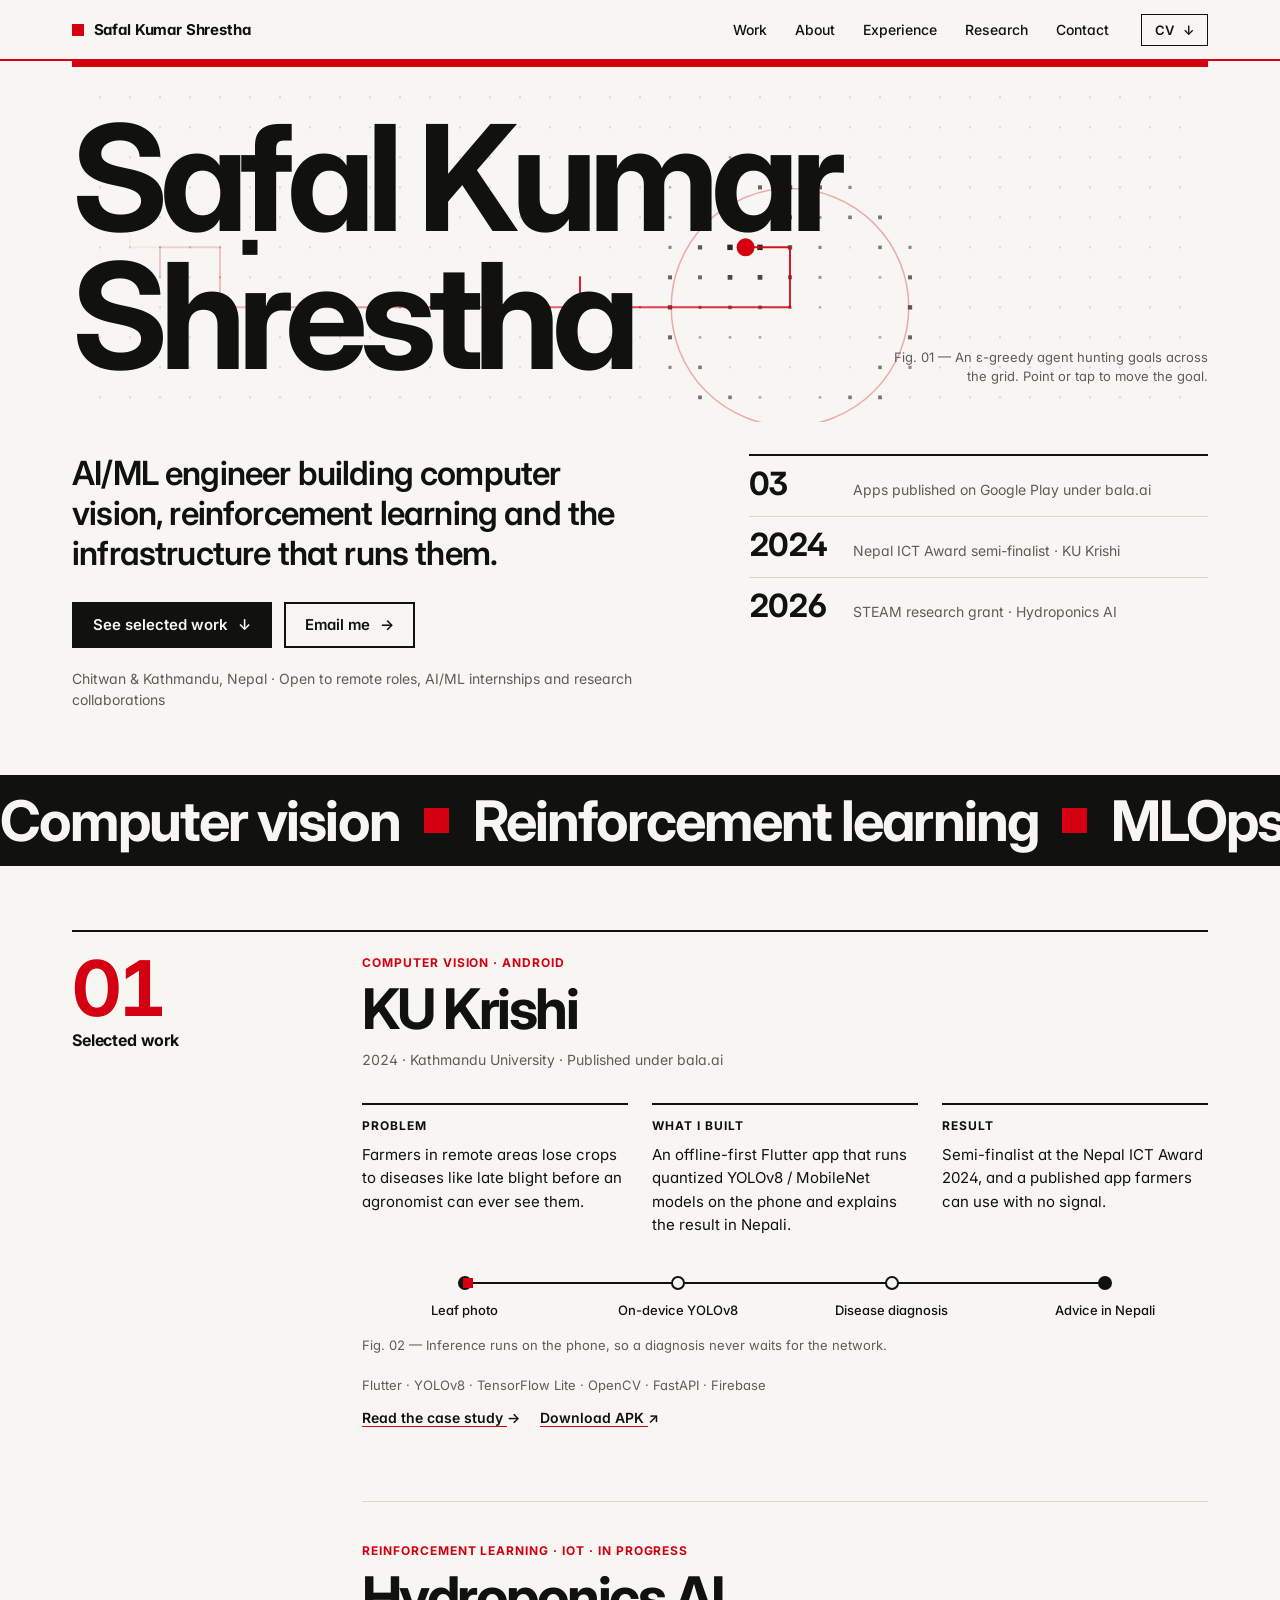
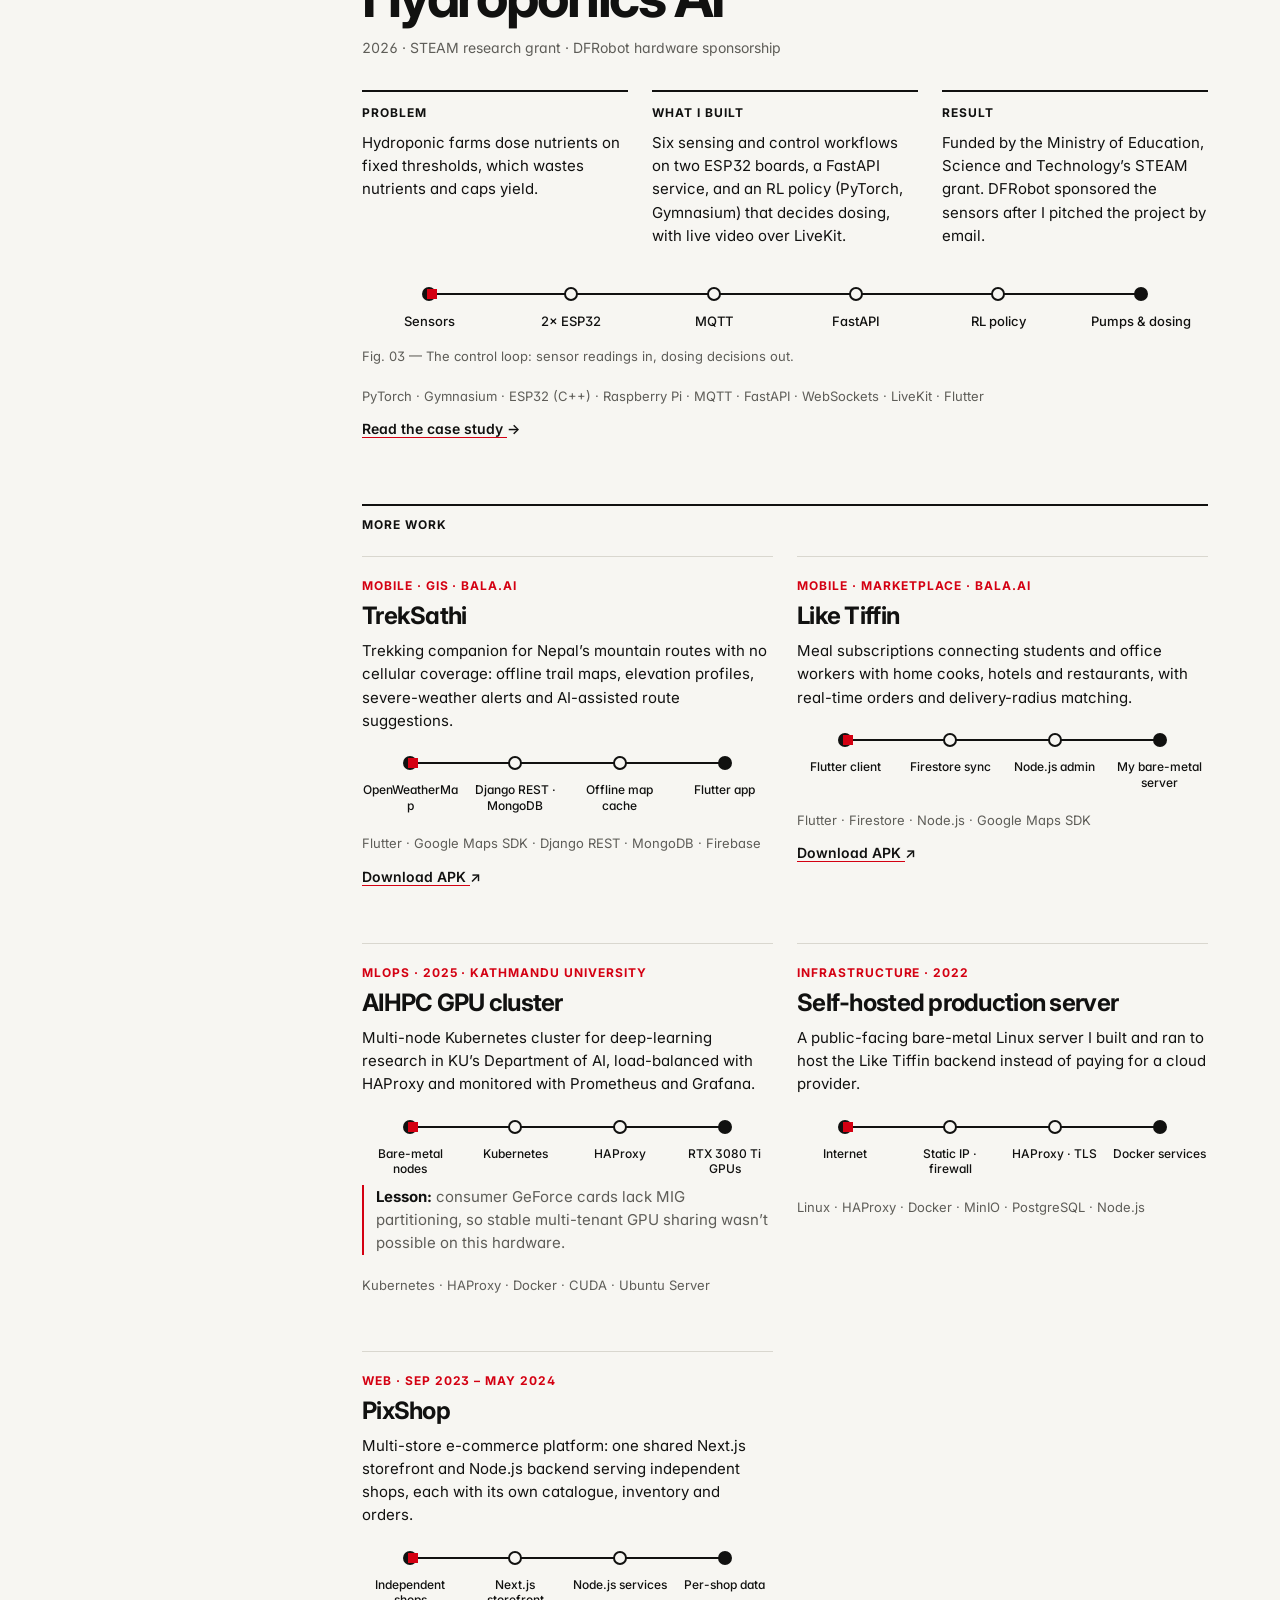
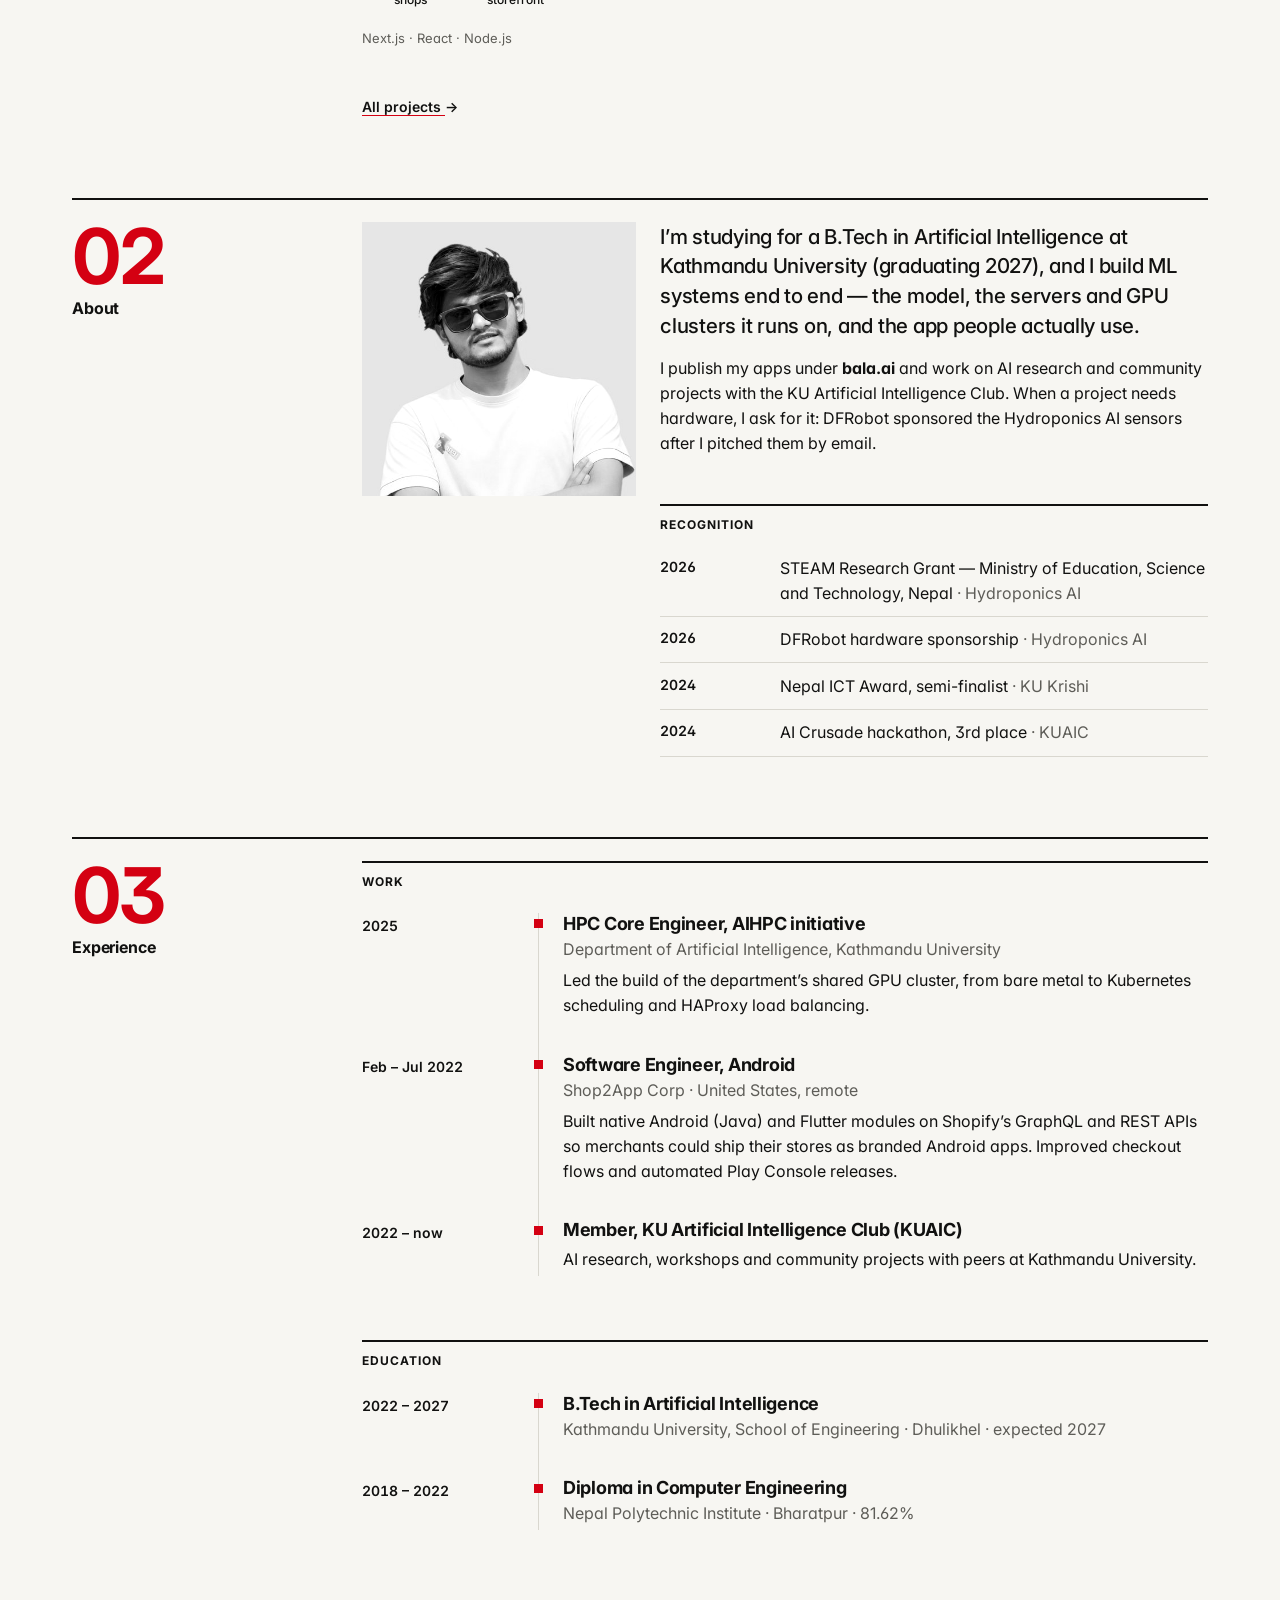
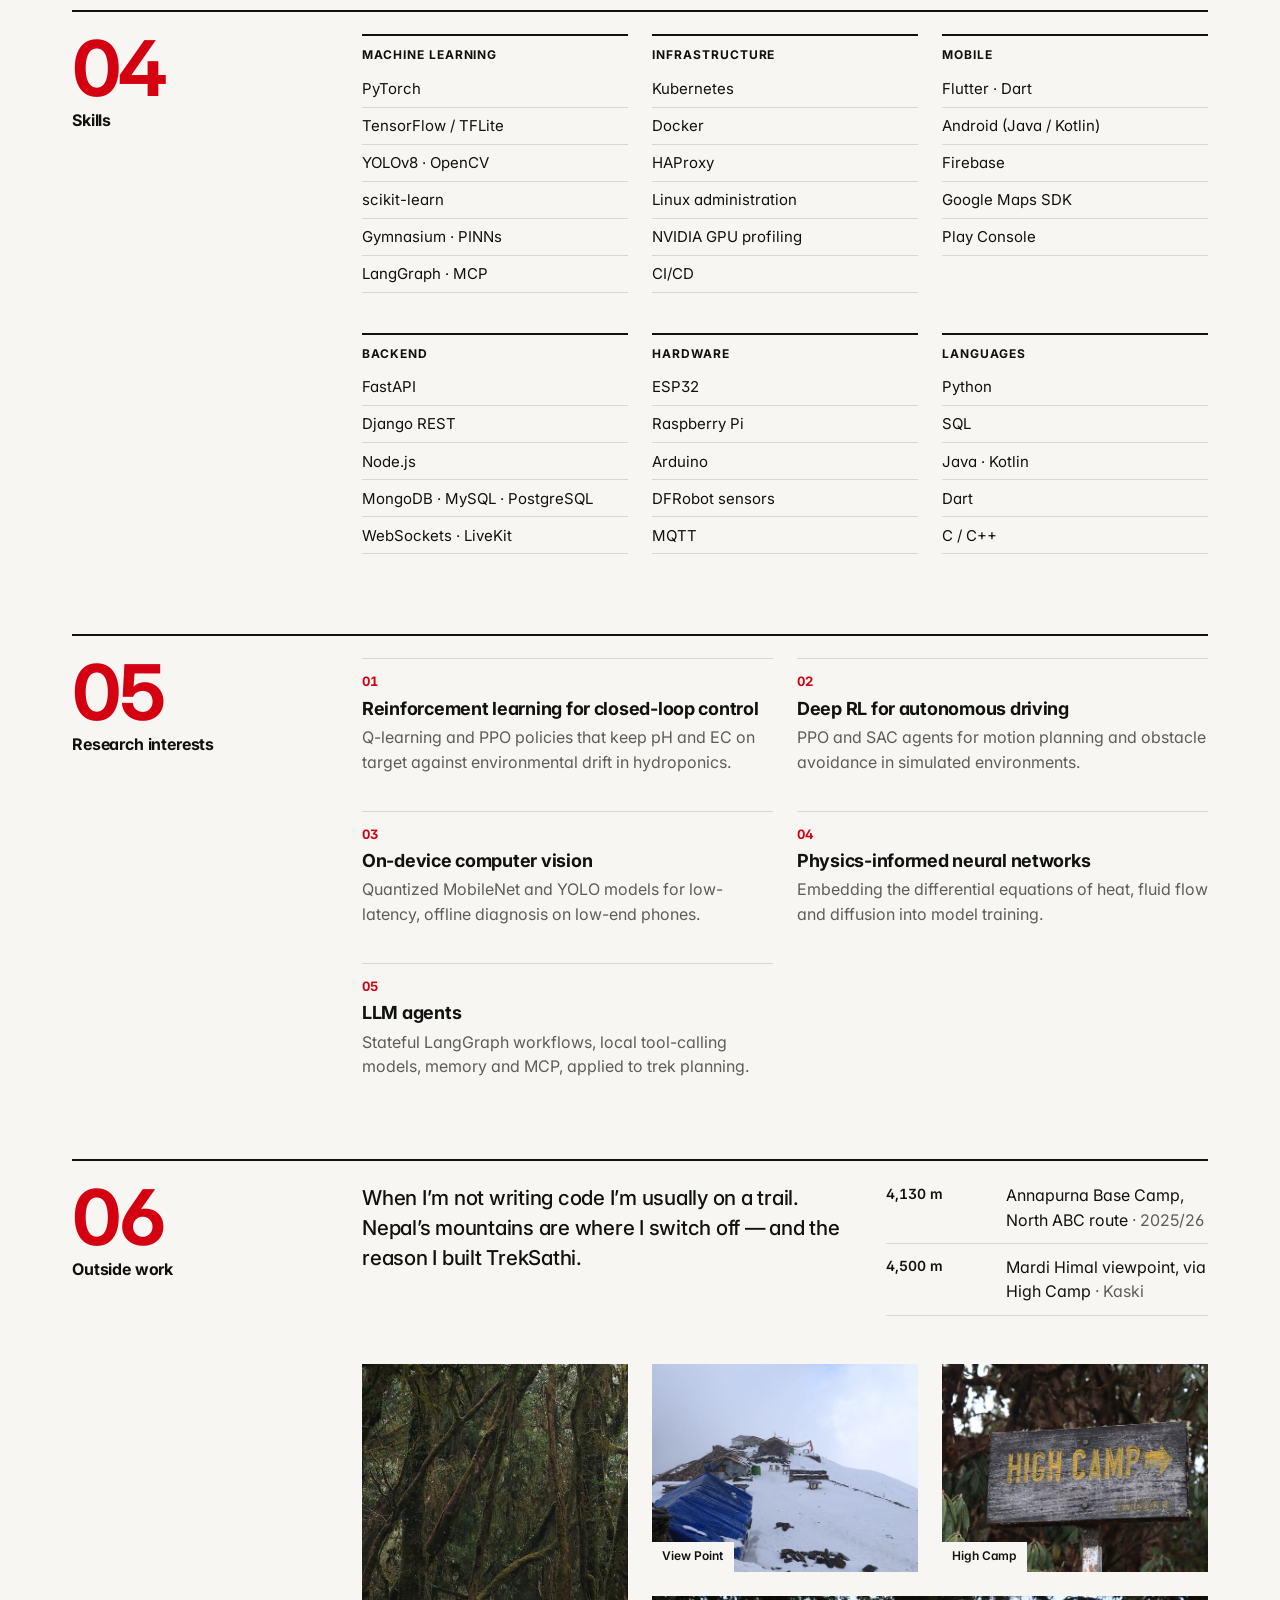
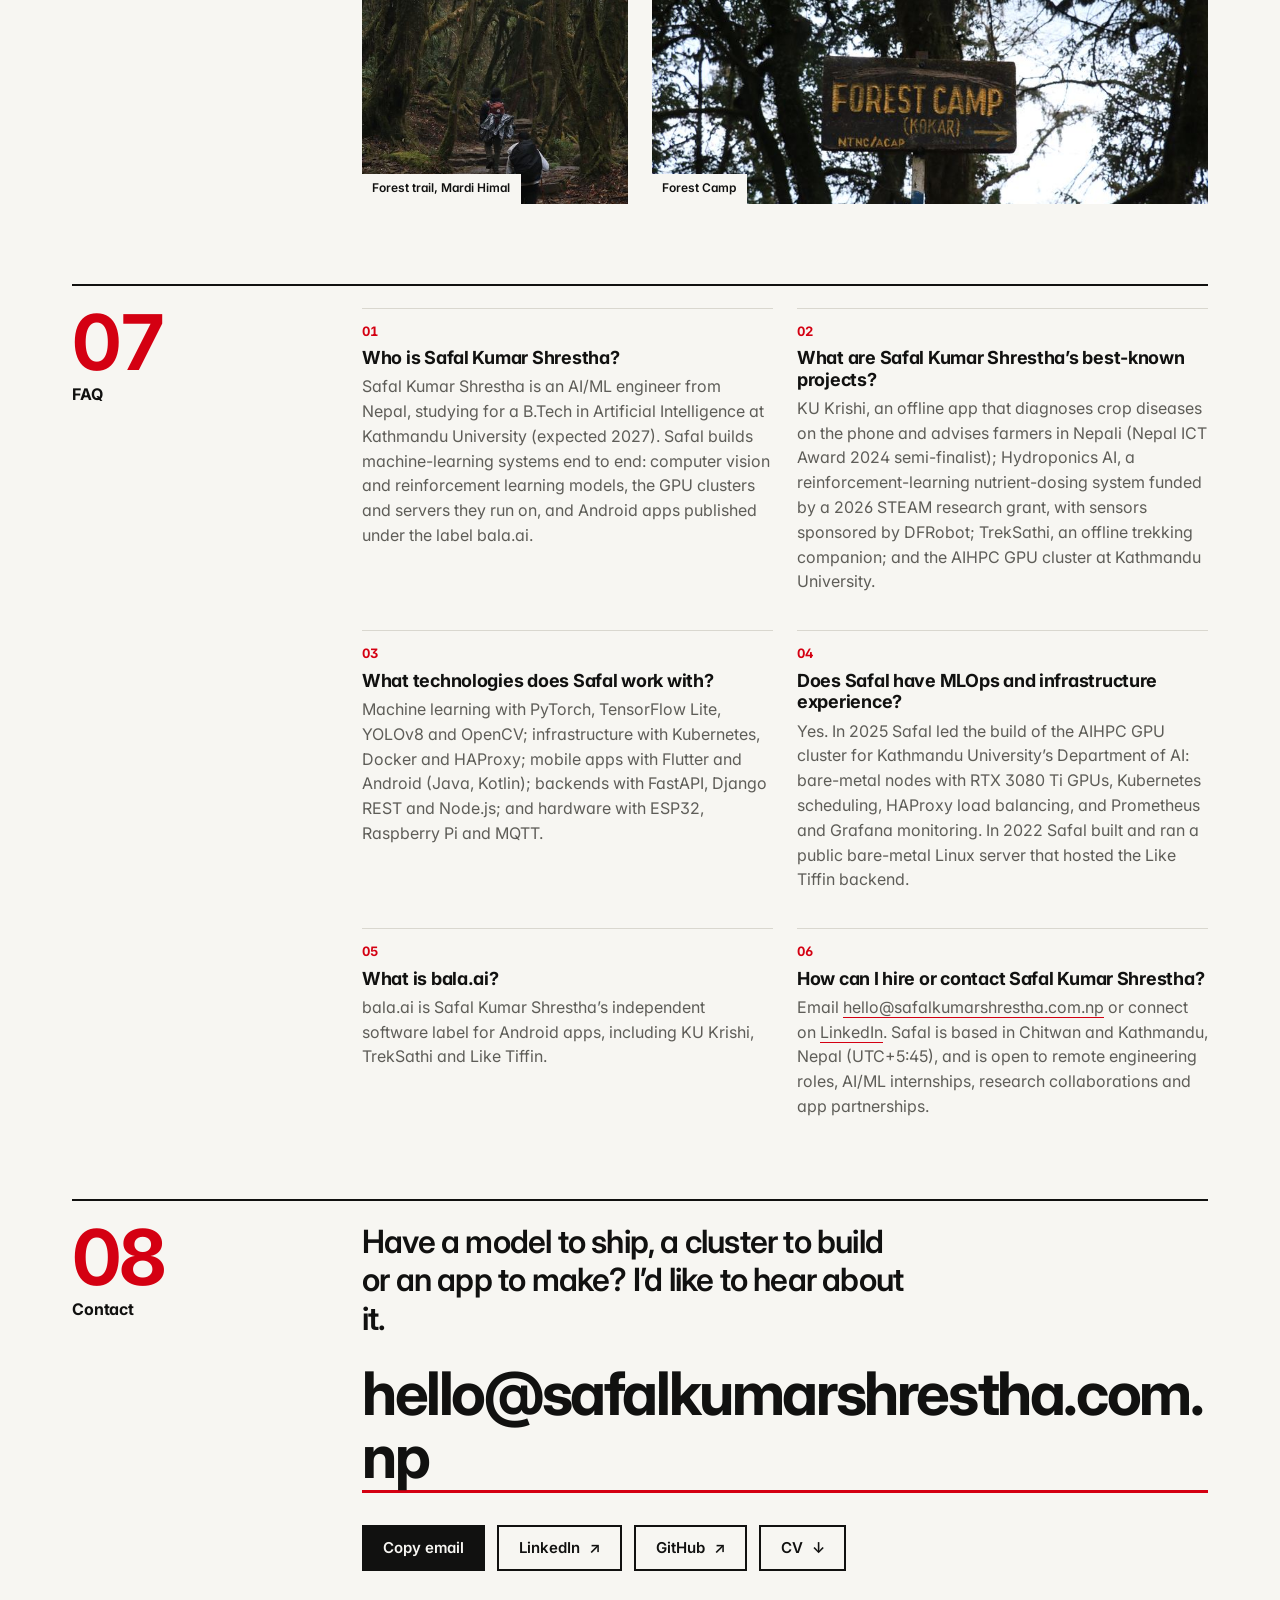
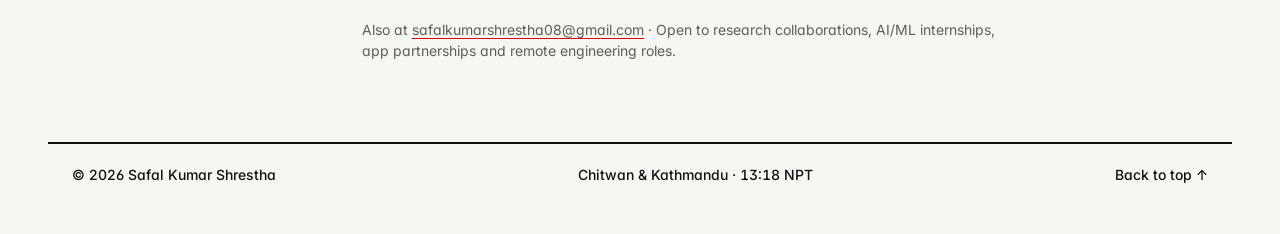
==== commit 935f8f61: "Add project case studies with breadcrumbs, SEO/AEO, always-on motion - New /projects/, /projects/ku-" ====
--- a/index.html
+++ b/index.html
@@ -3,27 +3,22 @@
 <head>
   <meta charset="UTF-8">
   <meta name="viewport" content="width=device-width, initial-scale=1.0">
-  <title>Safal Kumar Shrestha — AI/ML Engineer &amp; MLOps Engineer, Kathmandu Nepal</title>
+  <title>Safal Kumar Shrestha — AI/ML &amp; MLOps Engineer, Nepal</title>
   <link rel="icon" type="image/svg+xml" href="/static/img/favicon.svg">
   <link rel="apple-touch-icon" href="/static/img/web/safal-480.jpg">
-  <meta name="description" content="Safal Kumar Shrestha is a B.Tech AI student at Kathmandu University and AI/ML Engineer. Creator of KU Krishi (Nepal ICT Award Semi-Finalist), Hydroponics AI (STEAM Grant, DFRobot hardware sponsored), TrekSathi and Tiffin — 3 apps published on Google Play under bala.ai. MLOps experience with Kubernetes, HAProxy, and self-hosted bare-metal infrastructure.">
-  <meta name="keywords" content="Safal Kumar Shrestha, Safal Shrestha, AI/ML Engineer, Nepal, Kathmandu University AI, KU Krishi, TrekSathi app, Tiffin, Hydroponics AI, bala.ai, Flutter developer Nepal, machine learning Nepal, KUAIC, ICT Award Nepal, STEAM Grant Nepal, DFRobot, Android developer Kathmandu, computer vision Nepal, B.Tech Artificial Intelligence, AIHPC, Kubernetes, HAProxy, bare-metal server, RTX 3080Ti, GPU clustering, MLOps, self-hosted server">
+  <meta name="description" content="Safal Kumar Shrestha is an AI/ML engineer in Nepal building computer vision, reinforcement learning and MLOps systems. B.Tech AI, Kathmandu University.">
   <meta name="author" content="Safal Kumar Shrestha">
   <meta name="robots" content="index, follow, max-snippet:-1, max-image-preview:large, max-video-preview:-1">
   <meta name="theme-color" content="#f7f6f2" media="(prefers-color-scheme: light)">
   <meta name="theme-color" content="#0f0f0e" media="(prefers-color-scheme: dark)">
   <meta name="color-scheme" content="light dark">
-  <meta name="geo.region" content="NP-BA">
-  <meta name="geo.placename" content="Chitwan">
-  <meta name="geo.position" content="27.67;84.43">
-  <meta name="ICBM" content="27.67, 84.43">
 
   <link rel="canonical" href="https://www.safalkumarshrestha.com.np/">
   <link rel="sitemap" type="application/xml" title="Sitemap" href="/sitemap.xml">
 
   <meta property="og:type" content="profile">
-  <meta property="og:title" content="Safal Kumar Shrestha — AI/ML Engineer &amp; MLOps Engineer, Kathmandu">
-  <meta property="og:description" content="B.Tech AI at Kathmandu University. Builder of KU Krishi (Nepal ICT Award Semi-Finalist), Hydroponics AI (STEAM Grant funded, DFRobot hardware sponsored), AIHPC cluster, and self-hosted cloud infrastructure. 3 apps published on Google Play under bala.ai.">
+  <meta property="og:title" content="Safal Kumar Shrestha — AI/ML &amp; MLOps Engineer, Nepal">
+  <meta property="og:description" content="Safal Kumar Shrestha is an AI/ML engineer in Nepal building computer vision, reinforcement learning and MLOps systems. B.Tech AI, Kathmandu University.">
   <meta property="og:url" content="https://www.safalkumarshrestha.com.np/">
   <meta property="og:site_name" content="Safal Kumar Shrestha">
   <meta property="og:locale" content="en_US">
@@ -35,10 +30,6 @@
   <meta property="profile:last_name" content="Shrestha">
 
   <meta name="twitter:card" content="summary">
-  <meta name="twitter:title" content="Safal Kumar Shrestha — AI/ML Engineer, Chitwan Nepal">
-  <meta name="twitter:description" content="B.Tech AI at Kathmandu University. KU Krishi (ICT Award Semi-Finalist), Hydroponics AI (STEAM Grant, DFRobot sponsored), AIHPC Kubernetes cluster, self-hosted server infrastructure. 3 apps on Google Play · bala.ai">
-  <meta name="twitter:image" content="https://www.safalkumarshrestha.com.np/static/img/web/safal-480.jpg">
-  <meta name="twitter:image:alt" content="Portrait of Safal Kumar Shrestha">
   <meta name="google-site-verification" content="gBxnHzqnFvH74Yls8sp2xXUwVWkb8UrnXbEdp6Fs4no">
 
   <link rel="preconnect" href="https://fonts.googleapis.com">
@@ -46,13 +37,8 @@
   <link rel="stylesheet" href="https://fonts.googleapis.com/css2?family=Inter:wght@400;500;600;700&display=swap">
   <link rel="stylesheet" href="static/index.css">
   <script>
-    /* Motion on unless the visitor prefers reduced motion; an explicit choice from the motion button wins. */
-    (function () {
-      var saved = null;
-      try { saved = localStorage.getItem('motion'); } catch (e) {}
-      var on = saved ? saved === 'on' : !matchMedia('(prefers-reduced-motion: reduce)').matches;
-      if (on) document.documentElement.classList.add('motion');
-    })();
+    /* Set before first paint so animated elements start in place; without JS the page stays static and fully visible. */
+    document.documentElement.classList.add('motion');
   </script>
   <script src="static/js/site.js" defer></script>
 
@@ -64,7 +50,8 @@
         "@type": "ProfilePage",
         "@id": "https://www.safalkumarshrestha.com.np/#profilepage",
         "url": "https://www.safalkumarshrestha.com.np/",
-        "name": "Safal Kumar Shrestha — AI/ML Engineer & MLOps Engineer, Kathmandu Nepal",
+        "name": "Safal Kumar Shrestha — AI/ML & MLOps Engineer, Nepal",
+        "dateModified": "2026-11-08",
         "mainEntity": { "@id": "https://www.safalkumarshrestha.com.np/#person" }
       },
       {
@@ -73,10 +60,11 @@
         "name": "Safal Kumar Shrestha",
         "givenName": "Safal Kumar",
         "familyName": "Shrestha",
+        "alternateName": "Safal Shrestha",
         "url": "https://www.safalkumarshrestha.com.np/",
         "image": "https://www.safalkumarshrestha.com.np/static/img/web/safal-480.jpg",
         "jobTitle": ["AI/ML Engineer", "Android Software Engineer", "MLOps Engineer"],
-        "description": "B.Tech Artificial Intelligence student at Kathmandu University and indie Android app developer. Works on machine learning, computer vision, MLOps, Kubernetes, and Flutter applications.",
+        "description": "AI/ML engineer from Nepal and B.Tech Artificial Intelligence student at Kathmandu University, building computer vision, reinforcement learning and MLOps systems and Android apps published under bala.ai.",
         "knowsAbout": [
           "Artificial Intelligence", "Machine Learning", "Deep Learning", "Reinforcement Learning",
           "Computer Vision", "Natural Language Processing", "AI Agents", "MLOps", "Kubernetes",
@@ -122,6 +110,63 @@
         "name": "bala.ai",
         "description": "Independent software label by Safal Kumar Shrestha, publishing Android applications.",
         "founder": { "@id": "https://www.safalkumarshrestha.com.np/#person" }
+      },
+      {
+        "@type": "FAQPage",
+        "@id": "https://www.safalkumarshrestha.com.np/#faq",
+        "isPartOf": {
+          "@id": "https://www.safalkumarshrestha.com.np/#profilepage"
+        },
+        "mainEntity": [
+          {
+            "@type": "Question",
+            "name": "Who is Safal Kumar Shrestha?",
+            "acceptedAnswer": {
+              "@type": "Answer",
+              "text": "Safal Kumar Shrestha is an AI/ML engineer from Nepal, studying for a B.Tech in Artificial Intelligence at Kathmandu University (expected 2027). Safal builds machine-learning systems end to end: computer vision and reinforcement learning models, the GPU clusters and servers they run on, and Android apps published under the label bala.ai."
+            }
+          },
+          {
+            "@type": "Question",
+            "name": "What are Safal Kumar Shrestha’s best-known projects?",
+            "acceptedAnswer": {
+              "@type": "Answer",
+              "text": "KU Krishi, an offline app that diagnoses crop diseases on the phone and advises farmers in Nepali (Nepal ICT Award 2024 semi-finalist); Hydroponics AI, a reinforcement-learning nutrient-dosing system funded by a 2026 STEAM research grant, with sensors sponsored by DFRobot; TrekSathi, an offline trekking companion; and the AIHPC GPU cluster at Kathmandu University."
+            }
+          },
+          {
+            "@type": "Question",
+            "name": "What technologies does Safal work with?",
+            "acceptedAnswer": {
+              "@type": "Answer",
+              "text": "Machine learning with PyTorch, TensorFlow Lite, YOLOv8 and OpenCV; infrastructure with Kubernetes, Docker and HAProxy; mobile apps with Flutter and Android (Java, Kotlin); backends with FastAPI, Django REST and Node.js; and hardware with ESP32, Raspberry Pi and MQTT."
+            }
+          },
+          {
+            "@type": "Question",
+            "name": "Does Safal have MLOps and infrastructure experience?",
+            "acceptedAnswer": {
+              "@type": "Answer",
+              "text": "Yes. In 2025 Safal led the build of the AIHPC GPU cluster for Kathmandu University’s Department of AI: bare-metal nodes with RTX 3080 Ti GPUs, Kubernetes scheduling, HAProxy load balancing, and Prometheus and Grafana monitoring. In 2022 Safal built and ran a public bare-metal Linux server that hosted the Like Tiffin backend."
+            }
+          },
+          {
+            "@type": "Question",
+            "name": "What is bala.ai?",
+            "acceptedAnswer": {
+              "@type": "Answer",
+              "text": "bala.ai is Safal Kumar Shrestha’s independent software label for Android apps, including KU Krishi, TrekSathi and Like Tiffin."
+            }
+          },
+          {
+            "@type": "Question",
+            "name": "How can I hire or contact Safal Kumar Shrestha?",
+            "acceptedAnswer": {
+              "@type": "Answer",
+              "text": "Email hello@safalkumarshrestha.com.np or connect on LinkedIn. Safal is based in Chitwan and Kathmandu, Nepal (UTC+5:45), and is open to remote engineering roles, AI/ML internships, research collaborations and app partnerships."
+            }
+          }
+        ]
       }
     ]
   }
@@ -143,7 +188,6 @@
         </ul>
       </nav>
       <div class="header-actions">
-        <button type="button" class="motion-toggle" hidden>Pause motion</button>
         <a class="btn btn-sm" href="static/safal_cv.pdf">CV <span class="arrow arrow-down" aria-hidden="true">↓</span></a>
         <button type="button" class="menu-button" popovertarget="menu" aria-label="Open menu">Menu</button>
       </div>
@@ -164,13 +208,13 @@
           <li><a href="#skills"><span>04</span>Skills</a></li>
           <li><a href="#research"><span>05</span>Research</a></li>
           <li><a href="#trekking"><span>06</span>Outside work</a></li>
-          <li><a href="#contact"><span>07</span>Contact</a></li>
+          <li><a href="#faq"><span>07</span>FAQ</a></li>
+          <li><a href="#contact"><span>08</span>Contact</a></li>
         </ol>
       </nav>
       <div class="menu-foot">
         <a href="mailto:hello@safalkumarshrestha.com.np">hello@safalkumarshrestha.com.np</a>
         <a href="static/safal_cv.pdf">CV (PDF)</a>
-        <button type="button" class="motion-toggle" hidden>Pause motion</button>
       </div>
     </div>
   </div>
@@ -215,12 +259,13 @@
           </dl>
           <figure class="flow-fig">
             <ol class="flow" style="--n:4" aria-label="How KU Krishi works">
-              <li>Leaf photo</li><li>YOLOv8 · TFLite on-device</li><li>Disease diagnosis</li><li>Advice in Nepali</li>
+              <li>Leaf photo</li><li>On-device YOLOv8</li><li>Disease diagnosis</li><li>Advice in Nepali</li>
             </ol>
             <figcaption>Fig. 02 — Inference runs on the phone, so a diagnosis never waits for the network.</figcaption>
           </figure>
           <p class="stack">Flutter · YOLOv8 · TensorFlow Lite · OpenCV · FastAPI · Firebase</p>
           <ul class="links">
+            <li><a href="/projects/ku-krishi/">Read the case study <span class="arrow" aria-hidden="true">→</span></a></li>
             <li><a href="https://apkpure.com/late-blight-%E0%A4%A1%E0%A4%A2%E0%A5%81%E0%A4%B5%E0%A4%BE-%E0%A4%AA%E0%A5%82%E0%A4%B0%E0%A5%8D%E0%A4%B5%E0%A4%BE%E0%A4%A8%E0%A5%81%E0%A4%AE%E0%A4%BE%E0%A4%A8/com.lateblight.late_blight" rel="noopener">Download APK <span class="arrow" aria-hidden="true">↗</span></a></li>
           </ul>
         </article>
@@ -236,11 +281,12 @@
           </dl>
           <figure class="flow-fig">
             <ol class="flow" style="--n:6" aria-label="How Hydroponics AI works">
-              <li>pH, CO₂ &amp; level sensors</li><li>2× ESP32</li><li>MQTT</li><li>FastAPI</li><li>RL policy</li><li>Pumps &amp; dosing</li>
+              <li>Sensors</li><li>2× ESP32</li><li>MQTT</li><li>FastAPI</li><li>RL policy</li><li>Pumps &amp; dosing</li>
             </ol>
             <figcaption>Fig. 03 — The control loop: sensor readings in, dosing decisions out.</figcaption>
           </figure>
           <p class="stack">PyTorch · Gymnasium · ESP32 (C++) · Raspberry Pi · MQTT · FastAPI · WebSockets · LiveKit · Flutter</p>
+          <ul class="links"><li><a href="/projects/hydroponics-ai/">Read the case study <span class="arrow" aria-hidden="true">→</span></a></li></ul>
         </article>
 
         <h3 class="subhead">More work</h3>
@@ -298,6 +344,7 @@
             <p class="stack">Next.js · React · Node.js</p>
           </article>
         </div>
+        <ul class="links"><li><a href="/projects/">All projects <span class="arrow" aria-hidden="true">→</span></a></li></ul>
       </div>
     </section>
 
@@ -423,8 +470,20 @@
       </div>
     </section>
 
+    <section id="faq" class="section grid" aria-labelledby="faq-h">
+      <h2 id="faq-h"><span class="num"><span>07</span></span> FAQ</h2>
+      <ol class="research">
+        <li><h3>Who is Safal Kumar Shrestha?</h3><p>Safal Kumar Shrestha is an AI/ML engineer from Nepal, studying for a B.Tech in Artificial Intelligence at Kathmandu University (expected 2027). Safal builds machine-learning systems end to end: computer vision and reinforcement learning models, the GPU clusters and servers they run on, and Android apps published under the label bala.ai.</p></li>
+        <li><h3>What are Safal Kumar Shrestha’s best-known projects?</h3><p>KU Krishi, an offline app that diagnoses crop diseases on the phone and advises farmers in Nepali (Nepal ICT Award 2024 semi-finalist); Hydroponics AI, a reinforcement-learning nutrient-dosing system funded by a 2026 STEAM research grant, with sensors sponsored by DFRobot; TrekSathi, an offline trekking companion; and the AIHPC GPU cluster at Kathmandu University.</p></li>
+        <li><h3>What technologies does Safal work with?</h3><p>Machine learning with PyTorch, TensorFlow Lite, YOLOv8 and OpenCV; infrastructure with Kubernetes, Docker and HAProxy; mobile apps with Flutter and Android (Java, Kotlin); backends with FastAPI, Django REST and Node.js; and hardware with ESP32, Raspberry Pi and MQTT.</p></li>
+        <li><h3>Does Safal have MLOps and infrastructure experience?</h3><p>Yes. In 2025 Safal led the build of the AIHPC GPU cluster for Kathmandu University’s Department of AI: bare-metal nodes with RTX 3080 Ti GPUs, Kubernetes scheduling, HAProxy load balancing, and Prometheus and Grafana monitoring. In 2022 Safal built and ran a public bare-metal Linux server that hosted the Like Tiffin backend.</p></li>
+        <li><h3>What is bala.ai?</h3><p>bala.ai is Safal Kumar Shrestha’s independent software label for Android apps, including KU Krishi, TrekSathi and Like Tiffin.</p></li>
+        <li><h3>How can I hire or contact Safal Kumar Shrestha?</h3><p>Email <a href="mailto:hello@safalkumarshrestha.com.np">hello@safalkumarshrestha.com.np</a> or connect on <a href="https://www.linkedin.com/in/safalkumarshrestha/" rel="noopener">LinkedIn</a>. Safal is based in Chitwan and Kathmandu, Nepal (UTC+5:45), and is open to remote engineering roles, AI/ML internships, research collaborations and app partnerships.</p></li>
+      </ol>
+    </section>
+
     <section id="contact" class="section grid" aria-labelledby="contact-h">
-      <h2 id="contact-h"><span class="num"><span>07</span></span> Contact</h2>
+      <h2 id="contact-h"><span class="num"><span>08</span></span> Contact</h2>
       <div class="contact">
         <p class="contact-kicker">Have a model to ship, a cluster to build or an app to make? I’d like to hear about it.</p>
         <a class="contact-lead" href="mailto:hello@safalkumarshrestha.com.np">hello@safalkumarshrestha.com.np</a>
--- a/static/index.css
+++ b/static/index.css
@@ -1,9 +1,8 @@
 /* Safal Kumar Shrestha — portfolio.
    Swiss / International Typographic Style: 12-column grid, one grotesk, black + signal red.
    Project diagrams are transit-map style: stations on a line, a red packet travelling it.
-   Motion: all of it hangs off html.motion. An inline script in <head> sets that class
-   before first paint unless the visitor prefers reduced motion (or switched motion off);
-   the motion button toggles it. static/js/site.js adds scroll reveals and the agent field. */
+   Motion: all of it hangs off html.motion, set by an inline script in <head> before first
+   paint (no JS = static page). static/js/site.js adds scroll reveals and the agent field. */
 
 :root {
   color-scheme: light dark;
@@ -141,23 +140,6 @@
 .nav a[aria-current] { color: var(--red); }
 .header-actions { display: flex; align-items: center; gap: 1.25rem; }
 
-.motion-toggle {
-  display: inline-flex;
-  align-items: center;
-  gap: 0.45rem;
-  padding: 0;
-  border: 0;
-  background: none;
-  color: inherit;
-  font: inherit;
-  font-size: 0.8125rem;
-  font-weight: 500;
-  cursor: pointer;
-}
-.motion-toggle::before { content: ""; width: 0.5rem; height: 0.5rem; background: var(--red); }
-:root:not(.motion) .motion-toggle::before { background: none; box-shadow: inset 0 0 0 1.5px var(--red); }
-.motion-toggle:hover { color: var(--red); }
-
 .menu-button {
   display: none;
   padding: 0.5rem 0.85rem;
@@ -218,7 +200,7 @@
 
 /* Hero */
 .hero { position: relative; padding: 0.75rem 0 4rem; row-gap: 2rem; }
-.hero::before {
+.hero::before, .page-head::before {
   content: "";
   position: absolute;
   inset: 0 0 auto 0;
@@ -354,7 +336,7 @@
 /* More work: two-column index */
 .more { display: grid; grid-template-columns: repeat(2, minmax(0, 1fr)); gap: 3.5rem var(--gap); }
 .mini { position: relative; padding-top: 1.25rem; border-top: 1px solid var(--line); }
-.mini h4 { margin-top: 0.4rem; font-size: 1.5rem; letter-spacing: -0.03em; }
+.mini :is(h3, h4) { margin-top: 0.4rem; font-size: 1.5rem; letter-spacing: -0.03em; }
 .mini > p:not(.kicker):not(.stack) { margin-top: 0.5rem; font-size: 0.9375rem; }
 .mini .flow { margin-top: 1.5rem; }
 .mini .flow li { font-size: 0.75rem; }
@@ -373,7 +355,7 @@
     transform-origin: left;
   }
   .mini:hover::before { transform: none; }
-  .mini:hover h4 { transform: translateX(0.4rem); }
+  .mini:hover :is(h3, h4) { transform: translateX(0.4rem); }
 }
 
 /* About */
@@ -386,6 +368,7 @@
 .rows > li { display: grid; grid-template-columns: 6rem 1fr; gap: 0.25rem var(--gap); padding: 0.65rem 0; border-bottom: 1px solid var(--line); }
 .rows > li:first-child { padding-top: 0; }
 .rows .meta { font-weight: 600; color: var(--fg); }
+.rows a { white-space: nowrap; }
 
 /* Timeline (experience, education) */
 .timeline > li { display: grid; grid-template-columns: 9.5rem 1fr; gap: 0.25rem var(--gap); }
@@ -422,7 +405,7 @@
 
 /* Contact */
 .contact-kicker { max-width: 34rem; font-size: clamp(1.375rem, 2.6vw, 2rem); font-weight: 600; letter-spacing: -0.025em; line-height: 1.2; }
-.contact-lead {
+.contact-lead, .big-link {
   display: inline-block;
   margin-top: 1.5rem;
   padding-bottom: 0.08em;
@@ -434,10 +417,33 @@
   overflow-wrap: anywhere;
   background: linear-gradient(var(--red), var(--red)) 0 100% / 100% 3px no-repeat;
 }
-.contact-lead:hover { background-size: 100% 0.18em; }
+.contact-lead:hover, .big-link:hover { background-size: 100% 0.18em; }
 .contact .cta { margin-top: 2rem; }
 .copy-status { min-height: 1.4em; margin-top: 0.75rem; color: var(--muted); font-size: 0.875rem; }
 .alt-email { margin-top: 1rem; max-width: 40rem; color: var(--muted); font-size: 0.875rem; }
+
+/* Project pages: breadcrumb trail, title block, steps, next-project link */
+.page-head { position: relative; padding: 1.5rem 0 4rem; }
+.crumbs ol { display: flex; flex-wrap: wrap; gap: 0.25rem 0.5rem; color: var(--muted); font-size: 0.8125rem; font-weight: 500; }
+.crumbs li + li::before { content: "/"; content: "/" / ""; margin-right: 0.5rem; color: var(--muted); }
+.crumbs a { text-decoration: none; }
+.crumbs a:hover { color: var(--red); }
+.crumbs [aria-current] { color: var(--fg); }
+.page-head .kicker { margin-top: 3.5rem; }
+.page-head h1 { margin-top: 0.75rem; overflow: hidden; padding-bottom: 0.12em; font-size: clamp(3rem, 10vw, 8rem); line-height: 0.95; letter-spacing: -0.055em; }
+.page-head h1 > span { display: inline-block; }
+.page-head .lede { max-width: 46rem; margin-top: 1.5rem; }
+.page-head .pbr { margin-top: 2.5rem; }
+.page-head .cta { margin-top: 2rem; }
+.prose > * + * { margin-top: 1rem; }
+.prose p { max-width: 44rem; }
+.prose + .skill-groups { margin-top: 2.5rem; }
+.flow-fig:first-child { margin-top: 0; }
+.steps { margin-top: 3rem; }
+.mini :is(h3, h4) a { text-decoration: none; }
+.more + .links { margin-top: 3rem; }
+.rows + .links { margin-top: 1.5rem; }
+.big-link + .stack { margin-top: 1rem; }
 
 .site-footer {
   display: flex;
@@ -460,7 +466,6 @@
 
 @media (max-width: 62rem) {
   .nav ul { gap: 1.25rem; }
-  .header-actions .motion-toggle { display: none; }
 }
 
 @media (max-width: 56rem) {
@@ -497,7 +502,7 @@
 /* ---------- Motion (only while html.motion is set) ---------- */
 
 /* Hero: rule draws, letters rise off a baseline one by one, numerals and copy settle in */
-.motion .hero::before { animation: draw 1s var(--ease) both; }
+.motion .hero::before, .motion .page-head::before { animation: draw 1s var(--ease) both; }
 .motion .masthead h1 .ch { animation: rise 1s var(--ease) both; animation-delay: calc(0.2s + var(--i) * 35ms); }
 .motion .fig { animation: settle var(--dur) var(--ease) 0.9s both; }
 .motion .pitch { animation: settle var(--dur) var(--ease) 0.7s both; }
@@ -516,9 +521,9 @@
 
 /* Micro-interactions */
 .motion .btn { transition: background-color 0.25s, color 0.25s, border-color 0.25s; }
-.motion .arrow, .motion .mini h4 { transition: transform 0.4s var(--ease); }
+.motion .arrow, .motion .mini :is(h3, h4) { transition: transform 0.4s var(--ease); }
 .motion .nav a::after, .motion .mini::before { transition: transform 0.5s var(--ease); }
-.motion .contact-lead { transition: background-size 0.45s var(--ease), color 0.2s; }
+.motion .contact-lead, .motion .big-link { transition: background-size 0.45s var(--ease), color 0.2s; }
 .motion .menu:popover-open .menu-links li { animation: settle 0.6s var(--ease) both; }
 .motion .menu:popover-open .menu-links li:nth-child(2) { animation-delay: 40ms; }
 .motion .menu:popover-open .menu-links li:nth-child(3) { animation-delay: 80ms; }
@@ -526,6 +531,11 @@
 .motion .menu:popover-open .menu-links li:nth-child(5) { animation-delay: 160ms; }
 .motion .menu:popover-open .menu-links li:nth-child(6) { animation-delay: 200ms; }
 .motion .menu:popover-open .menu-links li:nth-child(7) { animation-delay: 240ms; }
+.motion .menu:popover-open .menu-links li:nth-child(8) { animation-delay: 280ms; }
+
+/* Project pages: title rises, the rest settles in */
+.motion .page-head h1 > span { animation: rise 1s var(--ease) 0.15s both; }
+.motion .page-head > :not(h1, .crumbs) { animation: settle var(--dur) var(--ease) 0.35s both; }
 
 /* Scroll reveals: site.js adds .reveal to items and .in to items and sections once seen */
 .motion .section::before { transition: transform 1.2s var(--ease); }
